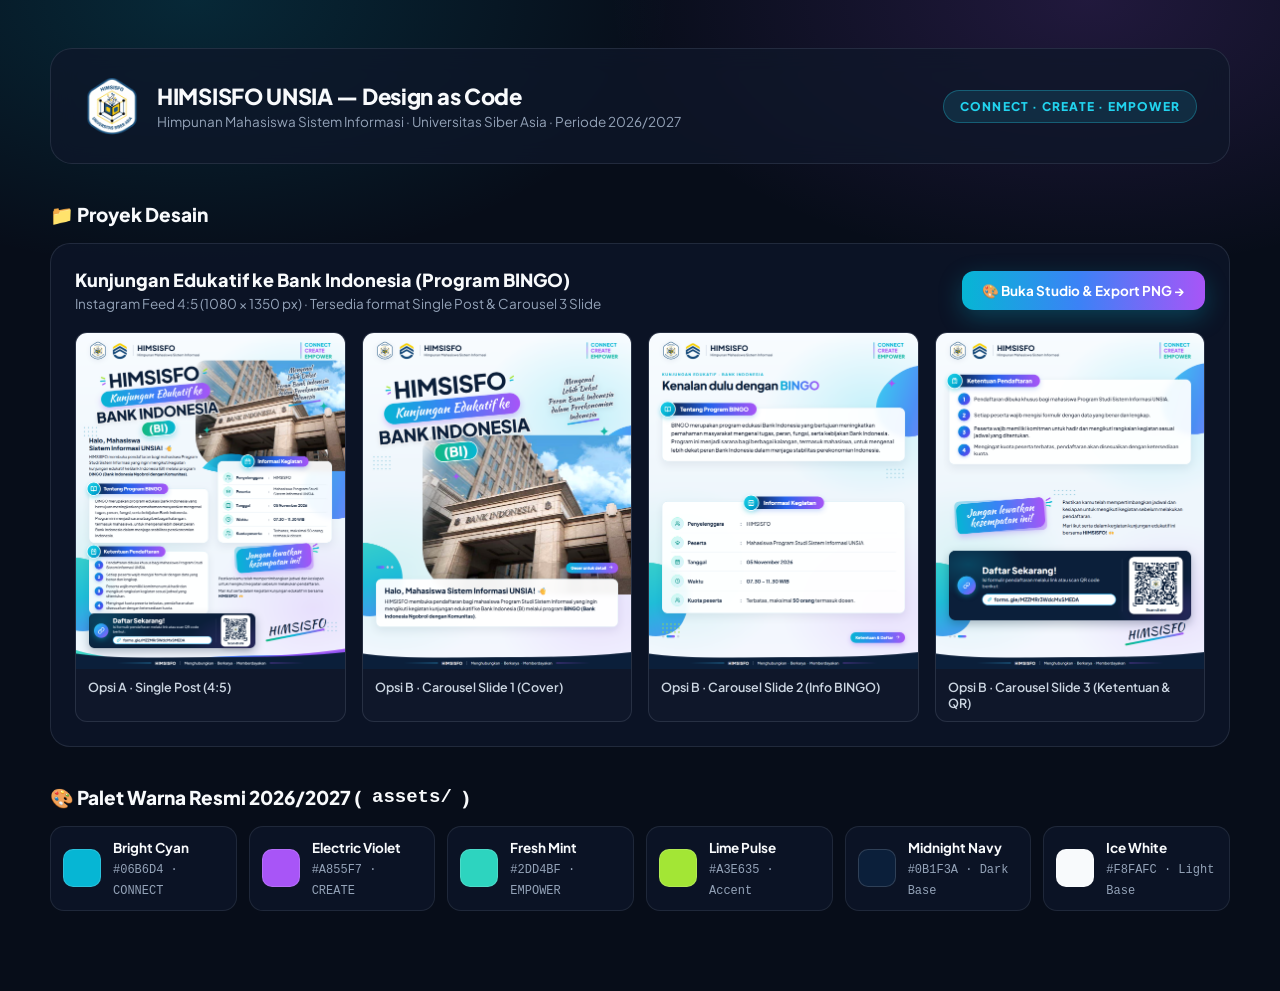
==== index.html @ fb4f727a "feat: add brand assets & poster kunjungan edukatif BI (IG 4:5 single & carousel)" ====
<!DOCTYPE html>
<html lang="id">
<head>
  <meta charset="UTF-8" />
  <meta name="viewport" content="width=device-width, initial-scale=1.0" />
  <title>HIMSISFO UNSIA — Design as Code Hub</title>
  <link rel="preconnect" href="https://fonts.googleapis.com" />
  <link rel="preconnect" href="https://fonts.gstatic.com" crossorigin />
  <link href="https://fonts.googleapis.com/css2?family=Inter:wght@400;500;600;700&family=Plus+Jakarta+Sans:wght@600;700;800&display=swap" rel="stylesheet" />
  <style>
    :root {
      --cyan: #06B6D4; --cyan-l: #22D3EE;
      --violet: #A855F7; --violet-l: #C084FC;
      --mint: #2DD4BF; --lime: #A3E635;
      --navy: #0B1F3A;
      --grad: linear-gradient(90deg, #06B6D4 0%, #3B82F6 48%, #A855F7 100%);
    }
    * { box-sizing: border-box; margin: 0; padding: 0; }
    body {
      font-family: "Plus Jakarta Sans", "Inter", system-ui, sans-serif;
      background:
        radial-gradient(800px 450px at 15% 0%, rgba(6, 182, 212, .16), transparent 60%),
        radial-gradient(800px 450px at 85% 0%, rgba(168, 85, 247, .16), transparent 60%),
        #070D19;
      color: #F8FAFC;
      min-height: 100vh;
      padding: 48px 24px 80px;
    }
    .wrap { max-width: 1180px; margin: 0 auto; }
    header {
      display: flex; flex-wrap: wrap; align-items: center; justify-content: space-between; gap: 20px;
      padding: 28px 32px;
      background: rgba(15, 23, 42, .75);
      border: 1px solid rgba(148, 163, 184, .16);
      border-radius: 22px;
      backdrop-filter: blur(12px);
    }
    .brand { display: flex; align-items: center; gap: 16px; }
    .brand img { width: 58px; height: 58px; object-fit: contain; }
    .brand h1 { font-size: 22px; font-weight: 800; letter-spacing: -.3px; }
    .brand p { font-size: 13.5px; color: #94A3B8; margin-top: 3px; }
    .tag {
      font-size: 12px; font-weight: 800; letter-spacing: 1.2px;
      padding: 8px 16px; border-radius: 999px;
      background: rgba(34, 211, 238, .12);
      border: 1px solid rgba(34, 211, 238, .3);
      color: var(--cyan-l);
    }
    h2 { font-size: 19px; font-weight: 800; margin: 38px 0 16px; display: flex; align-items: center; gap: 10px; }
    .card {
      background: rgba(15, 23, 42, .72);
      border: 1px solid rgba(148, 163, 184, .16);
      border-radius: 20px;
      padding: 24px;
      transition: .2s;
    }
    .card:hover { border-color: rgba(34, 211, 238, .4); }
    .proj-head { display: flex; flex-wrap: wrap; align-items: center; justify-content: space-between; gap: 14px; margin-bottom: 20px; }
    .proj-head h3 { font-size: 18px; font-weight: 800; }
    .proj-head p { font-size: 13.5px; color: #94A3B8; margin-top: 4px; }
    .btn {
      display: inline-flex; align-items: center; gap: 8px;
      padding: 11px 20px; border-radius: 12px;
      background: var(--grad); color: #fff;
      font-size: 13.5px; font-weight: 700; text-decoration: none;
      box-shadow: 0 8px 24px rgba(6, 182, 212, .28);
    }
    .previews {
      display: grid; grid-template-columns: repeat(auto-fit, minmax(220px, 1fr)); gap: 16px;
    }
    .previews a {
      display: block; border-radius: 12px; overflow: hidden;
      border: 1px solid rgba(148, 163, 184, .18);
      background: #0F172A; text-decoration: none; color: #E2E8F0;
      transition: transform .2s;
    }
    .previews a:hover { transform: translateY(-3px); border-color: var(--cyan-l); }
    .previews img { width: 100%; aspect-ratio: 4/5; object-fit: cover; display: block; }
    .previews span { display: block; padding: 10px 12px; font-size: 12.5px; font-weight: 600; color: #CBD5E1; }
    .swatches { display: grid; grid-template-columns: repeat(auto-fit, minmax(160px, 1fr)); gap: 12px; }
    .swatch {
      display: flex; align-items: center; gap: 12px;
      padding: 12px; border-radius: 14px;
      background: rgba(15, 23, 42, .72);
      border: 1px solid rgba(148, 163, 184, .14);
    }
    .dot { width: 38px; height: 38px; border-radius: 10px; flex: none; border: 1px solid rgba(255,255,255,.15); }
    .swatch b { display: block; font-size: 13.5px; }
    .swatch code { font-size: 12px; color: #94A3B8; }
  </style>
</head>
<body>
  <div class="wrap">
    <header>
      <div class="brand">
        <img src="assets/logo-himsisfo.png" alt="Logo HIMSISFO" />
        <div>
          <h1>HIMSISFO UNSIA — Design as Code</h1>
          <p>Himpunan Mahasiswa Sistem Informasi · Universitas Siber Asia · Periode 2026/2027</p>
        </div>
      </div>
      <span class="tag">CONNECT · CREATE · EMPOWER</span>
    </header>

    <h2>📁 Proyek Desain</h2>
    <div class="card">
      <div class="proj-head">
        <div>
          <h3>Kunjungan Edukatif ke Bank Indonesia (Program BINGO)</h3>
          <p>Instagram Feed 4:5 (1080 × 1350 px) · Tersedia format Single Post & Carousel 3 Slide</p>
        </div>
        <a class="btn" href="kunjungan-edukatif-bi/index.html">🎨 Buka Studio & Export PNG →</a>
      </div>
      <div class="previews">
        <a href="kunjungan-edukatif-bi/export/poster-single.png" target="_blank">
          <img src="kunjungan-edukatif-bi/export/poster-single.png" alt="Single Post" />
          <span>Opsi A · Single Post (4:5)</span>
        </a>
        <a href="kunjungan-edukatif-bi/export/carousel-1.png" target="_blank">
          <img src="kunjungan-edukatif-bi/export/carousel-1.png" alt="Carousel 1" />
          <span>Opsi B · Carousel Slide 1 (Cover)</span>
        </a>
        <a href="kunjungan-edukatif-bi/export/carousel-2.png" target="_blank">
          <img src="kunjungan-edukatif-bi/export/carousel-2.png" alt="Carousel 2" />
          <span>Opsi B · Carousel Slide 2 (Info BINGO)</span>
        </a>
        <a href="kunjungan-edukatif-bi/export/carousel-3.png" target="_blank">
          <img src="kunjungan-edukatif-bi/export/carousel-3.png" alt="Carousel 3" />
          <span>Opsi B · Carousel Slide 3 (Ketentuan & QR)</span>
        </a>
      </div>
    </div>

    <h2>🎨 Palet Warna Resmi 2026/2027 (<code>assets/</code>)</h2>
    <div class="swatches">
      <div class="swatch"><span class="dot" style="background:#06B6D4"></span><div><b>Bright Cyan</b><code>#06B6D4 · CONNECT</code></div></div>
      <div class="swatch"><span class="dot" style="background:#A855F7"></span><div><b>Electric Violet</b><code>#A855F7 · CREATE</code></div></div>
      <div class="swatch"><span class="dot" style="background:#2DD4BF"></span><div><b>Fresh Mint</b><code>#2DD4BF · EMPOWER</code></div></div>
      <div class="swatch"><span class="dot" style="background:#A3E635"></span><div><b>Lime Pulse</b><code>#A3E635 · Accent</code></div></div>
      <div class="swatch"><span class="dot" style="background:#0B1F3A"></span><div><b>Midnight Navy</b><code>#0B1F3A · Dark Base</code></div></div>
      <div class="swatch"><span class="dot" style="background:#F8FAFC"></span><div><b>Ice White</b><code>#F8FAFC · Light Base</code></div></div>
    </div>
  </div>
</body>
</html>
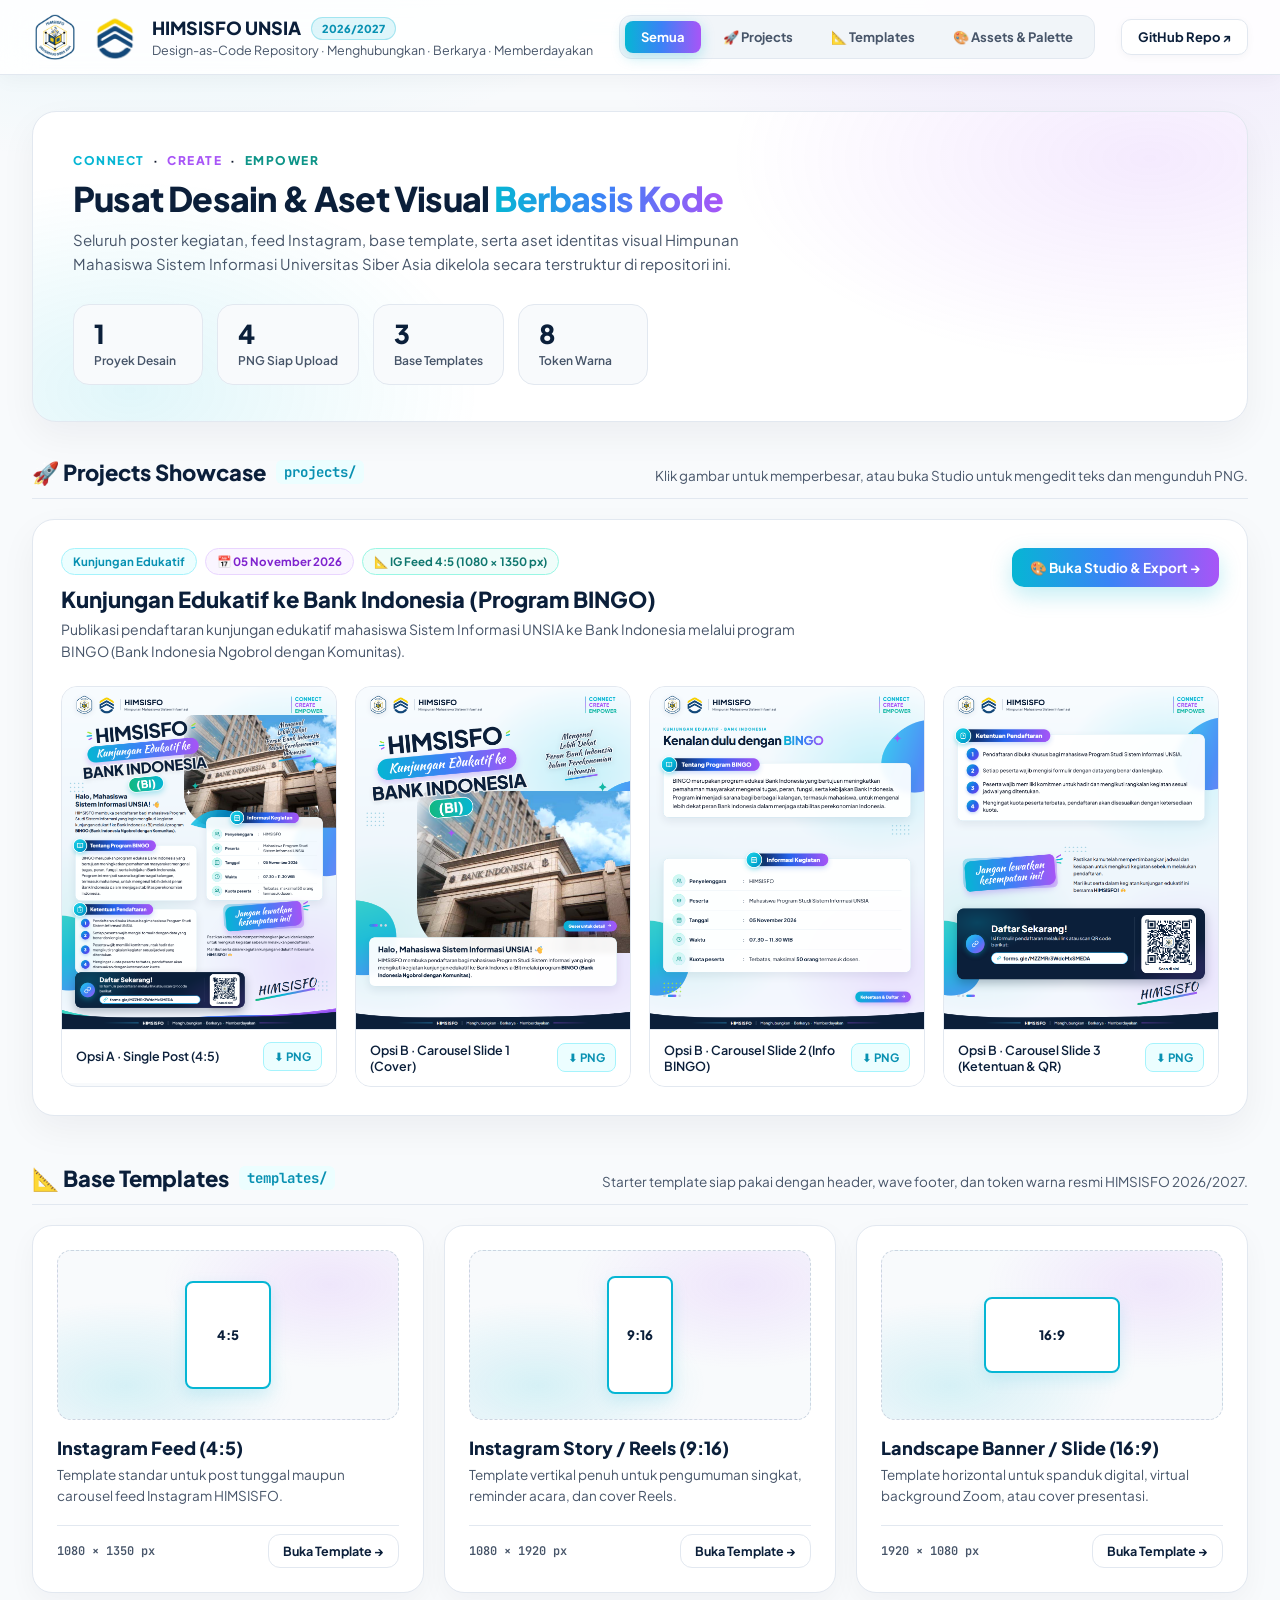
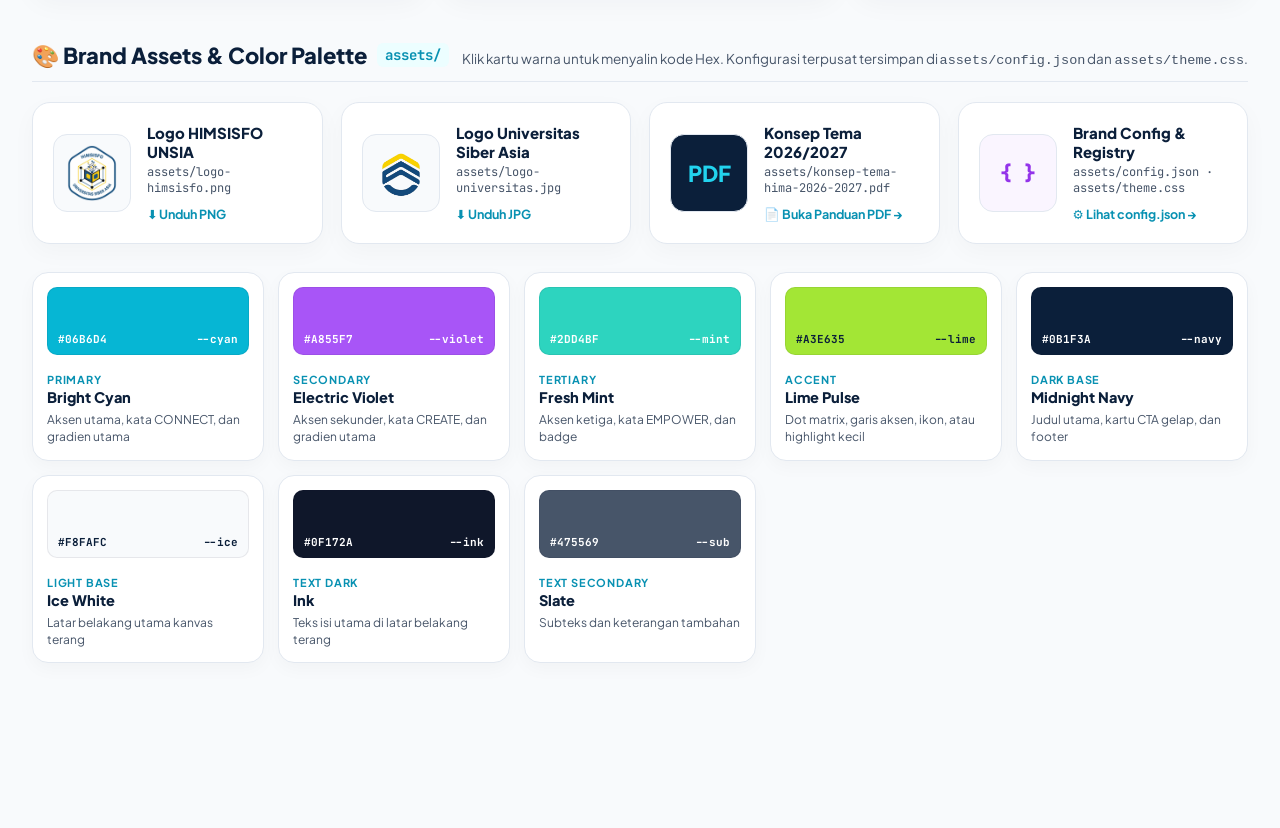
==== commit ff38160f: "refactor: organize into assets, templates, projects & light-mode showcase hub" ====
--- a/index.html
+++ b/index.html
@@ -3,143 +3,593 @@
 <head>
   <meta charset="UTF-8" />
   <meta name="viewport" content="width=device-width, initial-scale=1.0" />
-  <title>HIMSISFO UNSIA — Design as Code Hub</title>
+  <title>HIMSISFO UNSIA — Design as Code Showcase Hub</title>
   <link rel="preconnect" href="https://fonts.googleapis.com" />
   <link rel="preconnect" href="https://fonts.gstatic.com" crossorigin />
-  <link href="https://fonts.googleapis.com/css2?family=Inter:wght@400;500;600;700&family=Plus+Jakarta+Sans:wght@600;700;800&display=swap" rel="stylesheet" />
+  <link href="https://fonts.googleapis.com/css2?family=Inter:wght@400;500;600;700&family=JetBrains+Mono:wght@400;600&family=Plus+Jakarta+Sans:wght@600;700;800;900&display=swap" rel="stylesheet" />
+  <link rel="stylesheet" href="assets/theme.css" />
   <style>
-    :root {
-      --cyan: #06B6D4; --cyan-l: #22D3EE;
-      --violet: #A855F7; --violet-l: #C084FC;
-      --mint: #2DD4BF; --lime: #A3E635;
-      --navy: #0B1F3A;
-      --grad: linear-gradient(90deg, #06B6D4 0%, #3B82F6 48%, #A855F7 100%);
-    }
     * { box-sizing: border-box; margin: 0; padding: 0; }
     body {
-      font-family: "Plus Jakarta Sans", "Inter", system-ui, sans-serif;
+      font-family: var(--f-body);
       background:
-        radial-gradient(800px 450px at 15% 0%, rgba(6, 182, 212, .16), transparent 60%),
-        radial-gradient(800px 450px at 85% 0%, rgba(168, 85, 247, .16), transparent 60%),
-        #070D19;
-      color: #F8FAFC;
+        radial-gradient(900px 480px at 12% -5%, rgba(6, 182, 212, .10), transparent 60%),
+        radial-gradient(900px 480px at 88% 0%, rgba(168, 85, 247, .10), transparent 60%),
+        var(--ice);
+      color: var(--ink);
       min-height: 100vh;
-      padding: 48px 24px 80px;
-    }
-    .wrap { max-width: 1180px; margin: 0 auto; }
-    header {
-      display: flex; flex-wrap: wrap; align-items: center; justify-content: space-between; gap: 20px;
-      padding: 28px 32px;
-      background: rgba(15, 23, 42, .75);
-      border: 1px solid rgba(148, 163, 184, .16);
+    }
+
+    /* Topbar (Light Mode sesuai Konsep Tema PDF) */
+    .navbar {
+      position: sticky; top: 0; z-index: 50;
+      background: rgba(255, 255, 255, .88);
+      backdrop-filter: blur(16px);
+      border-bottom: 1px solid var(--divider);
+      padding: 14px 32px;
+      box-shadow: 0 4px 20px rgba(15, 23, 42, .04);
+    }
+    .nav-inner {
+      max-width: 1320px; margin: 0 auto;
+      display: flex; flex-wrap: wrap; align-items: center; justify-content: space-between; gap: 16px;
+    }
+    .brand { display: flex; align-items: center; gap: 14px; }
+    .brand img.hima { width: 46px; height: 46px; object-fit: contain; }
+    .brand img.univ {
+      width: 46px; height: 46px; object-fit: contain;
+      mix-blend-mode: multiply; transform: scale(1.14);
+    }
+    .brand-title h1 { font: 800 18px/1.2 var(--f-head); color: var(--navy); display: flex; align-items: center; gap: 10px; }
+    .period-pill {
+      font: 800 11px/1 var(--f-head);
+      padding: 5px 10px; border-radius: 999px;
+      background: rgba(6, 182, 212, .12); color: #0891B2;
+      border: 1px solid rgba(6, 182, 212, .28);
+    }
+    .brand-title p { font-size: 12.5px; color: var(--sub); margin-top: 2px; }
+
+    .nav-tabs {
+      display: flex; gap: 6px;
+      background: #F1F5F9;
+      padding: 5px; border-radius: 12px;
+      border: 1px solid var(--divider);
+    }
+    .nav-tab {
+      font: 700 13px var(--f-head);
+      color: var(--sub); background: transparent; border: 0;
+      padding: 8px 16px; border-radius: 8px; cursor: pointer; transition: .2s;
+    }
+    .nav-tab:hover { color: var(--navy); }
+    .nav-tab.active {
+      background: var(--grad-pill); color: #fff;
+      box-shadow: 0 4px 14px rgba(6, 182, 212, .28);
+    }
+
+    .gh-btn {
+      display: inline-flex; align-items: center; gap: 8px;
+      padding: 9px 16px; border-radius: 10px;
+      background: #FFFFFF;
+      border: 1px solid var(--divider);
+      color: var(--navy); font: 700 13px var(--f-head); text-decoration: none;
+      box-shadow: 0 2px 8px rgba(15, 23, 42, .04);
+      transition: .2s;
+    }
+    .gh-btn:hover { border-color: var(--cyan); color: var(--cyan); transform: translateY(-1px); }
+
+    /* Container */
+    .container { max-width: 1320px; margin: 0 auto; padding: 36px 32px 88px; }
+
+    /* Hero Banner */
+    .hero {
+      position: relative; overflow: hidden;
+      padding: 36px 40px;
+      border-radius: 24px;
+      background:
+        radial-gradient(600px 300px at 92% 15%, rgba(168, 85, 247, .12), transparent 70%),
+        radial-gradient(500px 300px at 8% 90%, rgba(6, 182, 212, .12), transparent 70%),
+        #FFFFFF;
+      border: 1px solid var(--divider);
+      box-shadow: 0 14px 36px rgba(15, 23, 42, .05);
+      display: flex; flex-wrap: wrap; align-items: center; justify-content: space-between; gap: 28px;
+      margin-bottom: 36px;
+    }
+    .hero-text { max-width: 680px; }
+    .hero-tag {
+      display: inline-flex; align-items: center; gap: 8px;
+      font: 800 12px var(--f-head); letter-spacing: 1.5px; text-transform: uppercase;
+    }
+    .hero-tag .c { color: var(--cyan); }
+    .hero-tag .r { color: var(--violet); }
+    .hero-tag .e { color: #0D9488; }
+    .hero-text h2 {
+      margin-top: 10px;
+      font: 900 34px/1.15 var(--f-head); color: var(--navy); letter-spacing: -.8px;
+    }
+    .hero-text h2 span {
+      background: var(--grad-pill);
+      -webkit-background-clip: text; background-clip: text; color: transparent;
+    }
+    .hero-text p { margin-top: 10px; font-size: 15px; line-height: 1.6; color: var(--sub); }
+
+    .stats { display: flex; flex-wrap: wrap; gap: 14px; }
+    .stat {
+      min-width: 130px;
+      padding: 16px 20px; border-radius: 16px;
+      background: var(--ice);
+      border: 1px solid var(--divider);
+    }
+    .stat b { display: block; font: 900 26px/1 var(--f-head); color: var(--navy); }
+    .stat span { display: block; margin-top: 6px; font-size: 12px; font-weight: 600; color: var(--sub); }
+
+    /* Sections */
+    .sec { margin-bottom: 48px; }
+    .sec.hidden { display: none; }
+    .sec-head {
+      display: flex; flex-wrap: wrap; align-items: baseline; justify-content: space-between; gap: 12px;
+      margin-bottom: 20px; padding-bottom: 12px;
+      border-bottom: 1px solid var(--divider);
+    }
+    .sec-head h3 { font: 800 22px var(--f-head); color: var(--navy); display: flex; align-items: center; gap: 10px; }
+    .sec-head h3 code { font: 700 14px "JetBrains Mono", monospace; color: #0891B2; background: #ECFEFF; padding: 3px 8px; border-radius: 6px; }
+    .sec-head p { font-size: 13.5px; color: var(--sub); }
+
+    /* Project Card */
+    .project-card {
+      background: #FFFFFF;
+      border: 1px solid var(--divider);
       border-radius: 22px;
-      backdrop-filter: blur(12px);
-    }
-    .brand { display: flex; align-items: center; gap: 16px; }
-    .brand img { width: 58px; height: 58px; object-fit: contain; }
-    .brand h1 { font-size: 22px; font-weight: 800; letter-spacing: -.3px; }
-    .brand p { font-size: 13.5px; color: #94A3B8; margin-top: 3px; }
-    .tag {
-      font-size: 12px; font-weight: 800; letter-spacing: 1.2px;
-      padding: 8px 16px; border-radius: 999px;
-      background: rgba(34, 211, 238, .12);
-      border: 1px solid rgba(34, 211, 238, .3);
-      color: var(--cyan-l);
-    }
-    h2 { font-size: 19px; font-weight: 800; margin: 38px 0 16px; display: flex; align-items: center; gap: 10px; }
-    .card {
-      background: rgba(15, 23, 42, .72);
-      border: 1px solid rgba(148, 163, 184, .16);
-      border-radius: 20px;
-      padding: 24px;
-      transition: .2s;
-    }
-    .card:hover { border-color: rgba(34, 211, 238, .4); }
-    .proj-head { display: flex; flex-wrap: wrap; align-items: center; justify-content: space-between; gap: 14px; margin-bottom: 20px; }
-    .proj-head h3 { font-size: 18px; font-weight: 800; }
-    .proj-head p { font-size: 13.5px; color: #94A3B8; margin-top: 4px; }
+      padding: 28px;
+      margin-bottom: 28px;
+      box-shadow: 0 14px 36px rgba(15, 23, 42, .05);
+    }
+    .proj-top {
+      display: flex; flex-wrap: wrap; align-items: flex-start; justify-content: space-between; gap: 20px;
+      margin-bottom: 24px;
+    }
+    .proj-badges { display: flex; flex-wrap: wrap; gap: 8px; margin-bottom: 10px; }
+    .badge {
+      font: 700 11.5px var(--f-head);
+      padding: 5px 11px; border-radius: 999px;
+      background: #ECFEFF; color: #0891B2; border: 1px solid #A5F3FC;
+    }
+    .badge.violet { background: #FAF5FF; color: #7E22CE; border-color: #E9D5FF; }
+    .badge.mint { background: #F0FDFA; color: #0F766E; border-color: #99F6E4; }
+    .proj-info h4 { font: 800 22px var(--f-head); color: var(--navy); }
+    .proj-info p { margin-top: 6px; font-size: 14px; line-height: 1.55; color: var(--sub); max-width: 760px; }
+
+    .proj-actions { display: flex; flex-wrap: wrap; gap: 10px; }
     .btn {
       display: inline-flex; align-items: center; gap: 8px;
-      padding: 11px 20px; border-radius: 12px;
-      background: var(--grad); color: #fff;
-      font-size: 13.5px; font-weight: 700; text-decoration: none;
-      box-shadow: 0 8px 24px rgba(6, 182, 212, .28);
-    }
-    .previews {
-      display: grid; grid-template-columns: repeat(auto-fit, minmax(220px, 1fr)); gap: 16px;
-    }
-    .previews a {
-      display: block; border-radius: 12px; overflow: hidden;
-      border: 1px solid rgba(148, 163, 184, .18);
-      background: #0F172A; text-decoration: none; color: #E2E8F0;
-      transition: transform .2s;
-    }
-    .previews a:hover { transform: translateY(-3px); border-color: var(--cyan-l); }
-    .previews img { width: 100%; aspect-ratio: 4/5; object-fit: cover; display: block; }
-    .previews span { display: block; padding: 10px 12px; font-size: 12.5px; font-weight: 600; color: #CBD5E1; }
-    .swatches { display: grid; grid-template-columns: repeat(auto-fit, minmax(160px, 1fr)); gap: 12px; }
-    .swatch {
-      display: flex; align-items: center; gap: 12px;
-      padding: 12px; border-radius: 14px;
-      background: rgba(15, 23, 42, .72);
-      border: 1px solid rgba(148, 163, 184, .14);
-    }
-    .dot { width: 38px; height: 38px; border-radius: 10px; flex: none; border: 1px solid rgba(255,255,255,.15); }
-    .swatch b { display: block; font-size: 13.5px; }
-    .swatch code { font-size: 12px; color: #94A3B8; }
+      padding: 11px 18px; border-radius: 12px;
+      font: 700 13.5px var(--f-head); text-decoration: none;
+      border: 1px solid var(--divider);
+      background: #FFFFFF; color: var(--navy);
+      cursor: pointer; transition: .2s;
+    }
+    .btn:hover { border-color: var(--cyan); color: #0891B2; transform: translateY(-1px); }
+    .btn.primary {
+      background: var(--grad-pill); border: 0; color: #FFFFFF;
+      box-shadow: 0 8px 22px rgba(6, 182, 212, .25);
+    }
+    .btn.primary:hover { color: #FFFFFF; box-shadow: 0 10px 26px rgba(168, 85, 247, .35); }
+
+    .exports-grid {
+      display: grid;
+      grid-template-columns: repeat(auto-fill, minmax(240px, 1fr));
+      gap: 18px;
+    }
+    .exp-item {
+      background: var(--ice);
+      border: 1px solid var(--divider);
+      border-radius: 16px; overflow: hidden;
+      transition: .2s;
+    }
+    .exp-item:hover { border-color: var(--cyan); transform: translateY(-3px); box-shadow: 0 12px 28px rgba(15, 23, 42, .08); }
+    .exp-thumb {
+      position: relative; aspect-ratio: 4/5; overflow: hidden;
+      background: #E2E8F0; cursor: zoom-in;
+      border-bottom: 1px solid var(--divider);
+    }
+    .exp-thumb img { width: 100%; height: 100%; object-fit: cover; display: block; transition: transform .3s; }
+    .exp-item:hover .exp-thumb img { transform: scale(1.02); }
+    .exp-bar {
+      padding: 12px 14px; background: #FFFFFF;
+      display: flex; align-items: center; justify-content: space-between; gap: 8px;
+    }
+    .exp-bar span { font: 600 12.5px var(--f-body); color: var(--navy); }
+    .exp-dl {
+      flex: none; white-space: nowrap;
+      padding: 6px 10px; border-radius: 8px;
+      background: #ECFEFF; color: #0891B2; border: 1px solid #A5F3FC;
+      font: 700 11.5px var(--f-head); text-decoration: none;
+    }
+    .exp-dl:hover { background: var(--cyan); color: #FFFFFF; border-color: var(--cyan); }
+
+    /* Templates Grid */
+    .tpl-grid {
+      display: grid; grid-template-columns: repeat(auto-fit, minmax(320px, 1fr)); gap: 20px;
+    }
+    .tpl-card {
+      background: #FFFFFF;
+      border: 1px solid var(--divider);
+      border-radius: 20px; padding: 24px;
+      display: flex; flex-direction: column; justify-content: space-between; gap: 18px;
+      box-shadow: 0 10px 28px rgba(15, 23, 42, .04);
+      transition: .2s;
+    }
+    .tpl-card:hover { border-color: var(--violet); transform: translateY(-2px); box-shadow: 0 14px 32px rgba(168, 85, 247, .10); }
+    .tpl-preview {
+      height: 170px; border-radius: 14px;
+      background:
+        radial-gradient(240px 120px at 80% 20%, rgba(168, 85, 247, .12), transparent 70%),
+        radial-gradient(240px 120px at 20% 80%, rgba(6, 182, 212, .14), transparent 70%),
+        var(--ice);
+      border: 1.5px dashed #CBD5E1;
+      display: grid; place-items: center;
+    }
+    .ratio-box {
+      border: 2px solid var(--cyan);
+      border-radius: 8px;
+      background: #FFFFFF;
+      box-shadow: 0 6px 16px rgba(6, 182, 212, .15);
+      display: grid; place-items: center;
+      font: 800 13px var(--f-head); color: var(--navy);
+    }
+    .tpl-card h4 { font: 800 18px var(--f-head); color: var(--navy); }
+    .tpl-card p { font-size: 13.5px; line-height: 1.55; color: var(--sub); margin-top: 6px; }
+    .tpl-meta { display: flex; align-items: center; justify-content: space-between; gap: 10px; padding-top: 8px; border-top: 1px solid var(--divider); }
+    .tpl-meta code { font: 600 12px "JetBrains Mono", monospace; color: var(--sub); }
+
+    /* Brand Assets & Palette */
+    .asset-grid {
+      display: grid; grid-template-columns: repeat(auto-fit, minmax(280px, 1fr)); gap: 18px;
+      margin-bottom: 28px;
+    }
+    .asset-box {
+      background: #FFFFFF;
+      border: 1px solid var(--divider);
+      border-radius: 18px; padding: 20px;
+      display: flex; align-items: center; gap: 16px;
+      box-shadow: 0 8px 24px rgba(15, 23, 42, .03);
+    }
+    .asset-Stage {
+      width: 78px; height: 78px; border-radius: 14px;
+      background: var(--ice); border: 1px solid var(--divider);
+      display: grid; place-items: center; padding: 10px; flex: none;
+    }
+    .asset-Stage img { width: 100%; height: 100%; object-fit: contain; }
+    .asset-info { flex: 1; min-width: 0; }
+    .asset-info b { display: block; font: 800 15px var(--f-head); color: var(--navy); }
+    .asset-info code { display: block; margin-top: 3px; font: 12px "JetBrains Mono", monospace; color: var(--sub); }
+    .asset-info a {
+      display: inline-block; margin-top: 10px;
+      font: 700 12.5px var(--f-head); color: #0891B2; text-decoration: none;
+    }
+    .asset-info a:hover { color: var(--violet); }
+
+    .palette-grid {
+      display: grid; grid-template-columns: repeat(auto-fill, minmax(230px, 1fr)); gap: 14px;
+    }
+    .swatch-card {
+      background: #FFFFFF;
+      border: 1px solid var(--divider);
+      border-radius: 16px; padding: 14px;
+      cursor: pointer; transition: .2s;
+      box-shadow: 0 6px 18px rgba(15, 23, 42, .03);
+    }
+    .swatch-card:hover { border-color: var(--cyan); transform: translateY(-2px); box-shadow: 0 12px 24px rgba(6, 182, 212, .10); }
+    .swatch-color {
+      height: 68px; border-radius: 10px; margin-bottom: 12px;
+      border: 1px solid rgba(15, 23, 42, .08);
+      display: flex; align-items: flex-end; justify-content: space-between;
+      padding: 8px 10px;
+      font: 700 11px "JetBrains Mono", monospace;
+    }
+    .swatch-card b { display: block; font: 800 14.5px var(--f-head); color: var(--navy); }
+    .swatch-card .role { font: 700 11px var(--f-head); color: #0891B2; text-transform: uppercase; letter-spacing: .8px; }
+    .swatch-card p { margin-top: 5px; font-size: 12px; line-height: 1.45; color: var(--sub); }
+
+    /* Lightbox Modal */
+    .lightbox {
+      position: fixed; inset: 0; z-index: 200;
+      background: rgba(15, 23, 42, .82);
+      backdrop-filter: blur(8px);
+      display: none; place-items: center; padding: 24px;
+    }
+    .lightbox.open { display: grid; }
+    .lightbox img {
+      max-width: min(92vw, 760px);
+      max-height: 88vh;
+      border-radius: 14px;
+      box-shadow: 0 24px 60px rgba(0, 0, 0, .45);
+    }
+
+    .toast {
+      position: fixed; bottom: 28px; left: 50%; transform: translateX(-50%) translateY(20px);
+      background: var(--navy); color: #fff;
+      padding: 12px 20px; border-radius: 12px; font: 600 13.5px var(--f-body);
+      box-shadow: 0 14px 32px rgba(11, 31, 58, .25);
+      opacity: 0; transition: .25s; pointer-events: none; z-index: 250;
+    }
+    .toast.show { opacity: 1; transform: translateX(-50%) translateY(0); }
   </style>
 </head>
 <body>
-  <div class="wrap">
-    <header>
+
+  <!-- ================= NAVBAR ================= -->
+  <header class="navbar">
+    <div class="nav-inner">
       <div class="brand">
-        <img src="assets/logo-himsisfo.png" alt="Logo HIMSISFO" />
-        <div>
-          <h1>HIMSISFO UNSIA — Design as Code</h1>
-          <p>Himpunan Mahasiswa Sistem Informasi · Universitas Siber Asia · Periode 2026/2027</p>
+        <img class="hima" src="assets/logo-himsisfo.png" alt="Logo HIMSISFO" />
+        <img class="univ" src="assets/logo-universitas.jpg" alt="Logo UNSIA" />
+        <div class="brand-title">
+          <h1>HIMSISFO UNSIA <span class="period-pill">2026/2027</span></h1>
+          <p>Design-as-Code Repository · Menghubungkan · Berkarya · Memberdayakan</p>
         </div>
       </div>
-      <span class="tag">CONNECT · CREATE · EMPOWER</span>
-    </header>
-
-    <h2>📁 Proyek Desain</h2>
-    <div class="card">
-      <div class="proj-head">
-        <div>
-          <h3>Kunjungan Edukatif ke Bank Indonesia (Program BINGO)</h3>
-          <p>Instagram Feed 4:5 (1080 × 1350 px) · Tersedia format Single Post & Carousel 3 Slide</p>
+
+      <div class="nav-tabs">
+        <button class="nav-tab active" data-tab="all">Semua</button>
+        <button class="nav-tab" data-tab="projects">🚀 Projects</button>
+        <button class="nav-tab" data-tab="templates">📐 Templates</button>
+        <button class="nav-tab" data-tab="assets">🎨 Assets &amp; Palette</button>
+      </div>
+
+      <a class="gh-btn" href="https://github.com/himsisfo-unsia/design-as-code" target="_blank" rel="noopener">
+        GitHub Repo ↗
+      </a>
+    </div>
+  </header>
+
+  <main class="container">
+
+    <!-- ================= HERO ================= -->
+    <section class="hero">
+      <div class="hero-text">
+        <div class="hero-tag">
+          <span class="c">CONNECT</span> · <span class="r">CREATE</span> · <span class="e">EMPOWER</span>
         </div>
-        <a class="btn" href="kunjungan-edukatif-bi/index.html">🎨 Buka Studio & Export PNG →</a>
-      </div>
-      <div class="previews">
-        <a href="kunjungan-edukatif-bi/export/poster-single.png" target="_blank">
-          <img src="kunjungan-edukatif-bi/export/poster-single.png" alt="Single Post" />
-          <span>Opsi A · Single Post (4:5)</span>
-        </a>
-        <a href="kunjungan-edukatif-bi/export/carousel-1.png" target="_blank">
-          <img src="kunjungan-edukatif-bi/export/carousel-1.png" alt="Carousel 1" />
-          <span>Opsi B · Carousel Slide 1 (Cover)</span>
-        </a>
-        <a href="kunjungan-edukatif-bi/export/carousel-2.png" target="_blank">
-          <img src="kunjungan-edukatif-bi/export/carousel-2.png" alt="Carousel 2" />
-          <span>Opsi B · Carousel Slide 2 (Info BINGO)</span>
-        </a>
-        <a href="kunjungan-edukatif-bi/export/carousel-3.png" target="_blank">
-          <img src="kunjungan-edukatif-bi/export/carousel-3.png" alt="Carousel 3" />
-          <span>Opsi B · Carousel Slide 3 (Ketentuan & QR)</span>
-        </a>
-      </div>
-    </div>
-
-    <h2>🎨 Palet Warna Resmi 2026/2027 (<code>assets/</code>)</h2>
-    <div class="swatches">
-      <div class="swatch"><span class="dot" style="background:#06B6D4"></span><div><b>Bright Cyan</b><code>#06B6D4 · CONNECT</code></div></div>
-      <div class="swatch"><span class="dot" style="background:#A855F7"></span><div><b>Electric Violet</b><code>#A855F7 · CREATE</code></div></div>
-      <div class="swatch"><span class="dot" style="background:#2DD4BF"></span><div><b>Fresh Mint</b><code>#2DD4BF · EMPOWER</code></div></div>
-      <div class="swatch"><span class="dot" style="background:#A3E635"></span><div><b>Lime Pulse</b><code>#A3E635 · Accent</code></div></div>
-      <div class="swatch"><span class="dot" style="background:#0B1F3A"></span><div><b>Midnight Navy</b><code>#0B1F3A · Dark Base</code></div></div>
-      <div class="swatch"><span class="dot" style="background:#F8FAFC"></span><div><b>Ice White</b><code>#F8FAFC · Light Base</code></div></div>
-    </div>
+        <h2>Pusat Desain &amp; Aset Visual <span>Berbasis Kode</span></h2>
+        <p>Seluruh poster kegiatan, feed Instagram, base template, serta aset identitas visual Himpunan Mahasiswa Sistem Informasi Universitas Siber Asia dikelola secara terstruktur di repositori ini.</p>
+      </div>
+      <div class="stats" id="hero-stats"></div>
+    </section>
+
+    <!-- ================= 1. PROJECTS SHOWCASE ================= -->
+    <section class="sec" data-sec="projects">
+      <div class="sec-head">
+        <h3>🚀 Projects Showcase <code>projects/</code></h3>
+        <p>Klik gambar untuk memperbesar, atau buka Studio untuk mengedit teks dan mengunduh PNG.</p>
+      </div>
+      <div id="projects-list"></div>
+    </section>
+
+    <!-- ================= 2. BASE TEMPLATES ================= -->
+    <section class="sec" data-sec="templates">
+      <div class="sec-head">
+        <h3>📐 Base Templates <code>templates/</code></h3>
+        <p>Starter template siap pakai dengan header, wave footer, dan token warna resmi HIMSISFO 2026/2027.</p>
+      </div>
+      <div class="tpl-grid" id="templates-list"></div>
+    </section>
+
+    <!-- ================= 3. BRAND ASSETS & PALETTE ================= -->
+    <section class="sec" data-sec="assets">
+      <div class="sec-head">
+        <h3>🎨 Brand Assets &amp; Color Palette <code>assets/</code></h3>
+        <p>Klik kartu warna untuk menyalin kode Hex. Konfigurasi terpusat tersimpan di <code>assets/config.json</code> dan <code>assets/theme.css</code>.</p>
+      </div>
+
+      <div class="asset-grid">
+        <div class="asset-box">
+          <div class="asset-Stage"><img src="assets/logo-himsisfo.png" alt="Logo HIMSISFO" /></div>
+          <div class="asset-info">
+            <b>Logo HIMSISFO UNSIA</b>
+            <code>assets/logo-himsisfo.png</code>
+            <a href="assets/logo-himsisfo.png" download>⬇ Unduh PNG</a>
+          </div>
+        </div>
+        <div class="asset-box">
+          <div class="asset-Stage"><img src="assets/logo-universitas.jpg" alt="Logo UNSIA" /></div>
+          <div class="asset-info">
+            <b>Logo Universitas Siber Asia</b>
+            <code>assets/logo-universitas.jpg</code>
+            <a href="assets/logo-universitas.jpg" download>⬇ Unduh JPG</a>
+          </div>
+        </div>
+        <div class="asset-box">
+          <div class="asset-Stage" style="background:#0B1F3A;color:#22D3EE;font:900 22px var(--f-head)">PDF</div>
+          <div class="asset-info">
+            <b>Konsep Tema 2026/2027</b>
+            <code>assets/konsep-tema-hima-2026-2027.pdf</code>
+            <a href="assets/konsep-tema-hima-2026-2027.pdf" target="_blank">📄 Buka Panduan PDF →</a>
+          </div>
+        </div>
+        <div class="asset-box">
+          <div class="asset-Stage" style="background:#FAF5FF;color:#9333EA;font:800 20px 'JetBrains Mono',monospace">{ }</div>
+          <div class="asset-info">
+            <b>Brand Config &amp; Registry</b>
+            <code>assets/config.json · assets/theme.css</code>
+            <a href="assets/config.json" target="_blank">⚙️ Lihat config.json →</a>
+          </div>
+        </div>
+      </div>
+
+      <div class="palette-grid" id="palette-list"></div>
+    </section>
+
+  </main>
+
+  <!-- Lightbox Preview -->
+  <div class="lightbox" id="lightbox">
+    <img id="lightbox-img" src="" alt="Preview Poster" />
   </div>
+
+  <div class="toast" id="toast"></div>
+
+  <script>
+    const FALLBACK_CONFIG = {
+      palette: {
+        colors: [
+          { role: "Primary", name: "Bright Cyan", hex: "#06B6D4", cssVar: "--cyan", usage: "Aksen utama, kata CONNECT, dan gradien utama" },
+          { role: "Secondary", name: "Electric Violet", hex: "#A855F7", cssVar: "--violet", usage: "Aksen sekunder, kata CREATE, dan gradien utama" },
+          { role: "Tertiary", name: "Fresh Mint", hex: "#2DD4BF", cssVar: "--mint", usage: "Aksen ketiga, kata EMPOWER, dan badge" },
+          { role: "Accent", name: "Lime Pulse", hex: "#A3E635", cssVar: "--lime", usage: "Dot matrix, garis aksen, atau highlight kecil" },
+          { role: "Dark Base", name: "Midnight Navy", hex: "#0B1F3A", cssVar: "--navy", usage: "Judul utama, kartu CTA gelap, dan footer" },
+          { role: "Light Base", name: "Ice White", hex: "#F8FAFC", cssVar: "--ice", usage: "Latar belakang utama kanvas terang" },
+          { role: "Text Dark", name: "Ink", hex: "#0F172A", cssVar: "--ink", usage: "Teks isi utama di latar belakang terang" },
+          { role: "Text Secondary", name: "Slate", hex: "#475569", cssVar: "--sub", usage: "Subteks dan keterangan tambahan" }
+        ]
+      },
+      templates: [
+        { id: "ig-feed-4x5", name: "Instagram Feed (4:5)", dimensions: "1080 × 1350 px", ratio: "4:5", description: "Template standar untuk post tunggal maupun carousel feed Instagram HIMSISFO.", path: "templates/ig-feed-4x5/index.html" },
+        { id: "ig-story-9x16", name: "Instagram Story / Reels (9:16)", dimensions: "1080 × 1920 px", ratio: "9:16", description: "Template vertikal penuh untuk pengumuman singkat, reminder acara, dan cover Reels.", path: "templates/ig-story-9x16/index.html" },
+        { id: "banner-16x9", name: "Landscape Banner / Slide (16:9)", dimensions: "1920 × 1080 px", ratio: "16:9", description: "Template horizontal untuk spanduk digital, virtual background Zoom, atau cover presentasi.", path: "templates/banner-16x9/index.html" }
+      ],
+      projects: [
+        {
+          id: "kunjungan-edukatif-bi",
+          title: "Kunjungan Edukatif ke Bank Indonesia (Program BINGO)",
+          category: "Kunjungan Edukatif",
+          eventDate: "05 November 2026",
+          format: "IG Feed 4:5 (1080 × 1350 px)",
+          description: "Publikasi pendaftaran kunjungan edukatif mahasiswa Sistem Informasi UNSIA ke Bank Indonesia melalui program BINGO (Bank Indonesia Ngobrol dengan Komunitas).",
+          studioPath: "projects/kunjungan-edukatif-bi/index.html",
+          exports: [
+            { label: "Opsi A · Single Post (4:5)", file: "projects/kunjungan-edukatif-bi/export/poster-single.png" },
+            { label: "Opsi B · Carousel Slide 1 (Cover)", file: "projects/kunjungan-edukatif-bi/export/carousel-1.png" },
+            { label: "Opsi B · Carousel Slide 2 (Info BINGO)", file: "projects/kunjungan-edukatif-bi/export/carousel-2.png" },
+            { label: "Opsi B · Carousel Slide 3 (Ketentuan & QR)", file: "projects/kunjungan-edukatif-bi/export/carousel-3.png" }
+          ]
+        }
+      ]
+    };
+
+    const toast = (msg) => {
+      const t = document.getElementById('toast');
+      t.textContent = msg;
+      t.classList.add('show');
+      clearTimeout(t._h);
+      t._h = setTimeout(() => t.classList.remove('show'), 2400);
+    };
+
+    async function loadConfig() {
+      try {
+        const res = await fetch('assets/config.json');
+        if (!res.ok) throw new Error();
+        return await res.json();
+      } catch {
+        return FALLBACK_CONFIG;
+      }
+    }
+
+    function renderHub(cfg) {
+      const totalSlides = cfg.projects.reduce((n, p) => n + (p.exports?.length || 0), 0);
+      document.getElementById('hero-stats').innerHTML = `
+        <div class="stat"><b>${cfg.projects.length}</b><span>Proyek Desain</span></div>
+        <div class="stat"><b>${totalSlides}</b><span>PNG Siap Upload</span></div>
+        <div class="stat"><b>${cfg.templates.length}</b><span>Base Templates</span></div>
+        <div class="stat"><b>${cfg.palette.colors.length}</b><span>Token Warna</span></div>
+      `;
+
+      document.getElementById('projects-list').innerHTML = cfg.projects.map((p) => `
+        <article class="project-card">
+          <div class="proj-top">
+            <div class="proj-info">
+              <div class="proj-badges">
+                <span class="badge">${p.category}</span>
+                <span class="badge violet">📅 ${p.eventDate}</span>
+                <span class="badge mint">📐 ${p.format}</span>
+              </div>
+              <h4>${p.title}</h4>
+              <p>${p.description}</p>
+            </div>
+            <div class="proj-actions">
+              <a class="btn primary" href="${p.studioPath}">🎨 Buka Studio &amp; Export →</a>
+            </div>
+          </div>
+          <div class="exports-grid">
+            ${p.exports.map((e) => `
+              <div class="exp-item">
+                <div class="exp-thumb" data-zoom="${e.file}">
+                  <img src="${e.file}" alt="${e.label}" loading="lazy" />
+                </div>
+                <div class="exp-bar">
+                  <span>${e.label}</span>
+                  <a class="exp-dl" href="${e.file}" download>⬇ PNG</a>
+                </div>
+              </div>
+            `).join('')}
+          </div>
+        </article>
+      `).join('');
+
+      const dimsMap = { '4:5': [86, 108], '9:16': [66, 118], '16:9': [136, 76] };
+      document.getElementById('templates-list').innerHTML = cfg.templates.map((t) => {
+        const [w, h] = dimsMap[t.ratio] || [90, 90];
+        return `
+          <div class="tpl-card">
+            <div>
+              <div class="tpl-preview">
+                <div class="ratio-box" style="width:${w}px;height:${h}px">${t.ratio}</div>
+              </div>
+              <h4 style="margin-top:16px">${t.name}</h4>
+              <p>${t.description}</p>
+            </div>
+            <div class="tpl-meta">
+              <code>${t.dimensions}</code>
+              <a class="btn" href="${t.path}" style="padding:8px 14px;font-size:12.5px">Buka Template →</a>
+            </div>
+          </div>
+        `;
+      }).join('');
+
+      document.getElementById('palette-list').innerHTML = cfg.palette.colors.map((c) => {
+        const isLight = c.hex.toUpperCase() === '#F8FAFC' || c.hex.toUpperCase() === '#A3E635';
+        const txt = isLight ? '#0B1F3A' : '#FFFFFF';
+        return `
+          <div class="swatch-card" data-hex="${c.hex}">
+            <div class="swatch-color" style="background:${c.hex};color:${txt}">
+              <span>${c.hex}</span>
+              <span>${c.cssVar}</span>
+            </div>
+            <span class="role">${c.role}</span>
+            <b>${c.name}</b>
+            <p>${c.usage}</p>
+          </div>
+        `;
+      }).join('');
+
+      const lb = document.getElementById('lightbox');
+      const lbImg = document.getElementById('lightbox-img');
+      document.querySelectorAll('[data-zoom]').forEach((el) => {
+        el.addEventListener('click', () => {
+          lbImg.src = el.dataset.zoom;
+          lb.classList.add('open');
+        });
+      });
+      lb.addEventListener('click', () => lb.classList.remove('open'));
+
+      document.querySelectorAll('[data-hex]').forEach((el) => {
+        el.addEventListener('click', () => {
+          navigator.clipboard?.writeText(el.dataset.hex);
+          toast(`✔ Kode warna ${el.dataset.hex} disalin!`);
+        });
+      });
+    }
+
+    document.querySelectorAll('.nav-tab').forEach((btn) => {
+      btn.addEventListener('click', () => {
+        document.querySelectorAll('.nav-tab').forEach((b) => b.classList.remove('active'));
+        btn.classList.add('active');
+        const tab = btn.dataset.tab;
+        document.querySelectorAll('.sec').forEach((sec) => {
+          sec.classList.toggle('hidden', tab !== 'all' && sec.dataset.sec !== tab);
+        });
+      });
+    });
+
+    loadConfig().then(renderHub);
+  </script>
 </body>
 </html>
--- a/assets/theme.css
+++ b/assets/theme.css
@@ -0,0 +1,33 @@
+/* =========================================================
+   HIMSISFO UNSIA 2026/2027 — Global Brand Tokens (theme.css)
+   Sumber: assets/konsep-tema-hima-2026-2027.pdf
+   ========================================================= */
+:root {
+  /* Palet Utama */
+  --cyan: #06B6D4;
+  --cyan-l: #22D3EE;
+  --violet: #A855F7;
+  --violet-l: #C084FC;
+  --mint: #2DD4BF;
+  --mint-l: #5EEAD4;
+  --lime: #A3E635;
+  --navy: #0B1F3A;
+  --navy-2: #1E3A5F;
+  --ice: #F8FAFC;
+  --ink: #0F172A;
+  --sub: #475569;
+  --sub-d: #CBD5E1;
+  --divider: #E2E8F0;
+
+  /* Gradien Standar */
+  --grad-pill: linear-gradient(90deg, #06B6D4 0%, #3B82F6 48%, #A855F7 100%);
+  --grad-chip: linear-gradient(90deg, #0C2348 0%, #2563EB 45%, #A855F7 100%);
+  --grad-ic: linear-gradient(135deg, #22D3EE 0%, #06B6D4 55%, #0284C7 100%);
+  --grad-bi: linear-gradient(90deg, #10B981 0%, #14B8A6 45%, #06B6D4 100%);
+  --grad-num: linear-gradient(135deg, #06B6D4 0%, #2563EB 50%, #7C3AED 100%);
+
+  /* Tipografi */
+  --f-head: "Plus Jakarta Sans", "Montserrat", system-ui, sans-serif;
+  --f-body: "Plus Jakarta Sans", "Inter", system-ui, sans-serif;
+  --f-script: "Kaushan Script", cursive;
+}
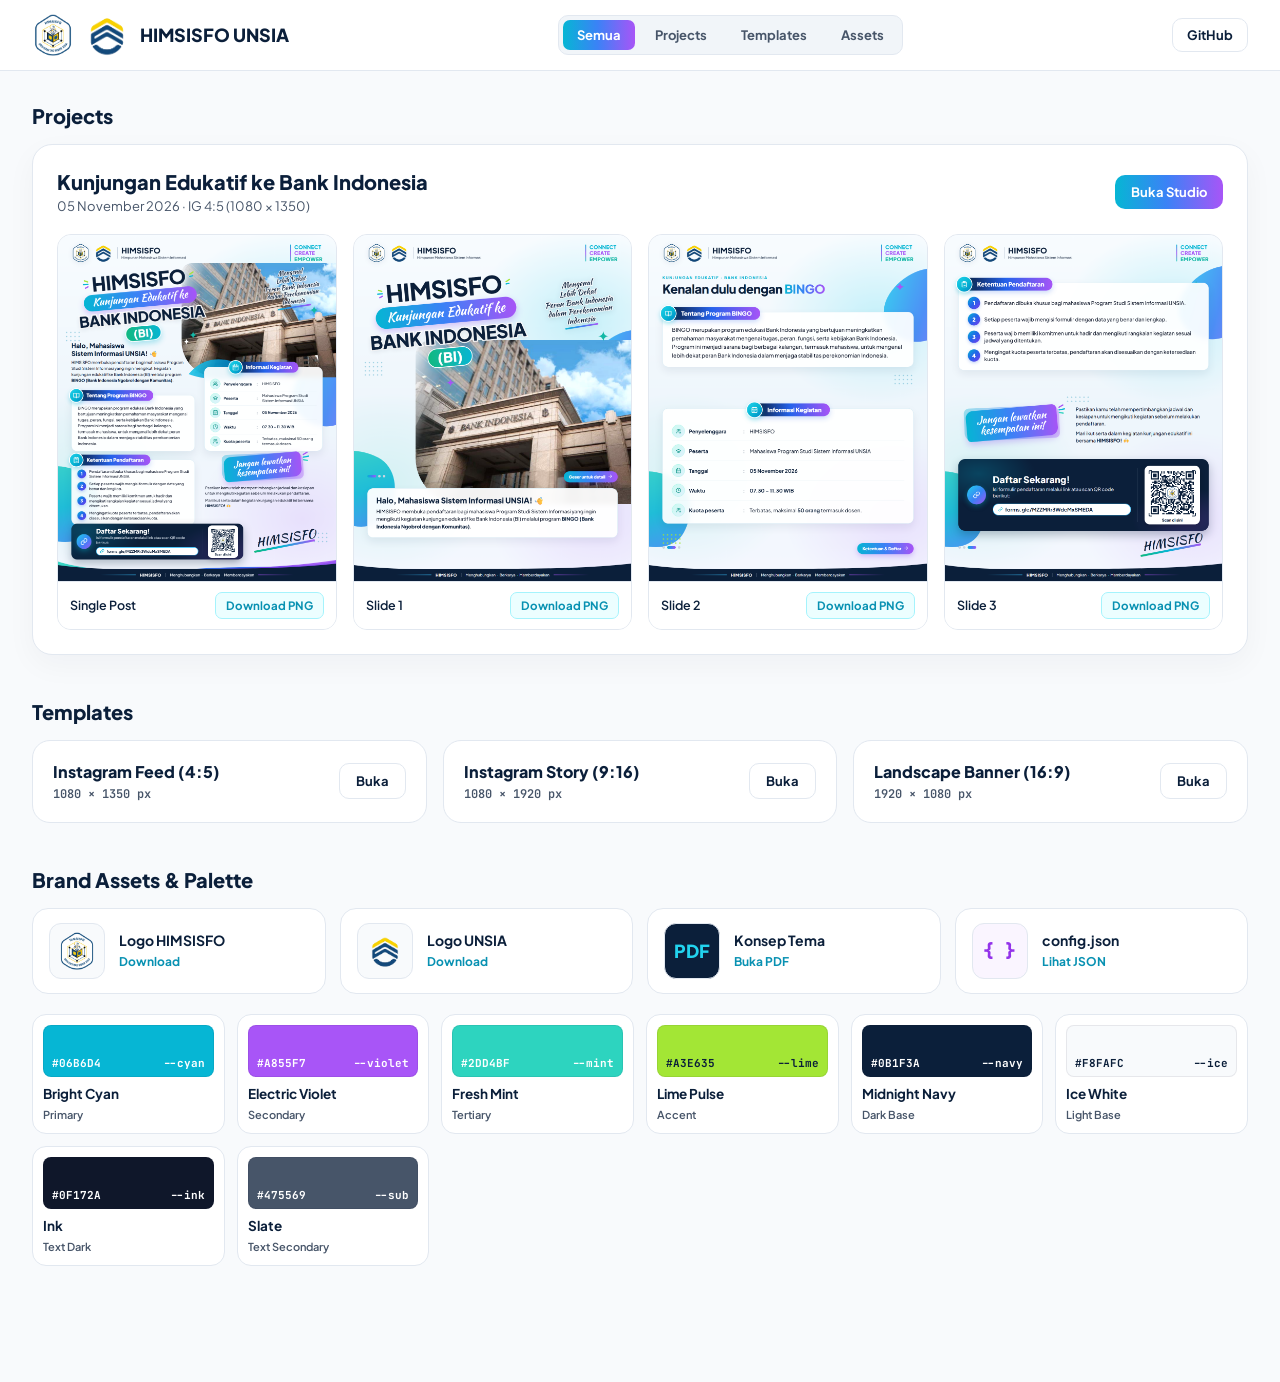
==== commit 0ab452e1: "refactor: standardize navbar, auto-fit responsive canvas, and clean up UI" ====
--- a/index.html
+++ b/index.html
@@ -3,203 +3,120 @@
 <head>
   <meta charset="UTF-8" />
   <meta name="viewport" content="width=device-width, initial-scale=1.0" />
-  <title>HIMSISFO UNSIA — Design as Code Showcase Hub</title>
+  <title>HIMSISFO UNSIA — Design as Code</title>
   <link rel="preconnect" href="https://fonts.googleapis.com" />
   <link rel="preconnect" href="https://fonts.gstatic.com" crossorigin />
-  <link href="https://fonts.googleapis.com/css2?family=Inter:wght@400;500;600;700&family=JetBrains+Mono:wght@400;600&family=Plus+Jakarta+Sans:wght@600;700;800;900&display=swap" rel="stylesheet" />
+  <link href="https://fonts.googleapis.com/css2?family=Inter:wght@400;500;600;700&family=JetBrains+Mono:wght@400;600&family=Plus+Jakarta+Sans:wght@600;700;800&display=swap" rel="stylesheet" />
   <link rel="stylesheet" href="assets/theme.css" />
   <style>
     * { box-sizing: border-box; margin: 0; padding: 0; }
     body {
       font-family: var(--f-body);
-      background:
-        radial-gradient(900px 480px at 12% -5%, rgba(6, 182, 212, .10), transparent 60%),
-        radial-gradient(900px 480px at 88% 0%, rgba(168, 85, 247, .10), transparent 60%),
-        var(--ice);
+      background: var(--ice);
       color: var(--ink);
       min-height: 100vh;
     }
 
-    /* Topbar (Light Mode sesuai Konsep Tema PDF) */
     .navbar {
       position: sticky; top: 0; z-index: 50;
-      background: rgba(255, 255, 255, .88);
+      background: rgba(255, 255, 255, .92);
       backdrop-filter: blur(16px);
       border-bottom: 1px solid var(--divider);
       padding: 14px 32px;
-      box-shadow: 0 4px 20px rgba(15, 23, 42, .04);
     }
     .nav-inner {
       max-width: 1320px; margin: 0 auto;
       display: flex; flex-wrap: wrap; align-items: center; justify-content: space-between; gap: 16px;
     }
-    .brand { display: flex; align-items: center; gap: 14px; }
-    .brand img.hima { width: 46px; height: 46px; object-fit: contain; }
-    .brand img.univ {
-      width: 46px; height: 46px; object-fit: contain;
-      mix-blend-mode: multiply; transform: scale(1.14);
-    }
-    .brand-title h1 { font: 800 18px/1.2 var(--f-head); color: var(--navy); display: flex; align-items: center; gap: 10px; }
-    .period-pill {
-      font: 800 11px/1 var(--f-head);
-      padding: 5px 10px; border-radius: 999px;
-      background: rgba(6, 182, 212, .12); color: #0891B2;
-      border: 1px solid rgba(6, 182, 212, .28);
-    }
-    .brand-title p { font-size: 12.5px; color: var(--sub); margin-top: 2px; }
+    .brand { display: flex; align-items: center; gap: 12px; }
+    .brand img.hima { width: 42px; height: 42px; object-fit: contain; }
+    .brand img.univ { width: 42px; height: 42px; object-fit: contain; mix-blend-mode: multiply; transform: scale(1.14); }
+    .brand h1 { font: 800 18px/1.2 var(--f-head); color: var(--navy); }
 
     .nav-tabs {
       display: flex; gap: 6px;
       background: #F1F5F9;
-      padding: 5px; border-radius: 12px;
+      padding: 4px; border-radius: 10px;
       border: 1px solid var(--divider);
     }
     .nav-tab {
       font: 700 13px var(--f-head);
       color: var(--sub); background: transparent; border: 0;
-      padding: 8px 16px; border-radius: 8px; cursor: pointer; transition: .2s;
+      padding: 7px 14px; border-radius: 7px; cursor: pointer; transition: .2s;
     }
     .nav-tab:hover { color: var(--navy); }
-    .nav-tab.active {
-      background: var(--grad-pill); color: #fff;
-      box-shadow: 0 4px 14px rgba(6, 182, 212, .28);
-    }
+    .nav-tab.active { background: var(--grad-pill); color: #fff; }
 
     .gh-btn {
-      display: inline-flex; align-items: center; gap: 8px;
-      padding: 9px 16px; border-radius: 10px;
-      background: #FFFFFF;
-      border: 1px solid var(--divider);
+      padding: 8px 14px; border-radius: 10px;
+      background: #FFFFFF; border: 1px solid var(--divider);
       color: var(--navy); font: 700 13px var(--f-head); text-decoration: none;
-      box-shadow: 0 2px 8px rgba(15, 23, 42, .04);
-      transition: .2s;
-    }
-    .gh-btn:hover { border-color: var(--cyan); color: var(--cyan); transform: translateY(-1px); }
-
-    /* Container */
-    .container { max-width: 1320px; margin: 0 auto; padding: 36px 32px 88px; }
-
-    /* Hero Banner */
-    .hero {
-      position: relative; overflow: hidden;
-      padding: 36px 40px;
-      border-radius: 24px;
-      background:
-        radial-gradient(600px 300px at 92% 15%, rgba(168, 85, 247, .12), transparent 70%),
-        radial-gradient(500px 300px at 8% 90%, rgba(6, 182, 212, .12), transparent 70%),
-        #FFFFFF;
-      border: 1px solid var(--divider);
-      box-shadow: 0 14px 36px rgba(15, 23, 42, .05);
-      display: flex; flex-wrap: wrap; align-items: center; justify-content: space-between; gap: 28px;
-      margin-bottom: 36px;
-    }
-    .hero-text { max-width: 680px; }
-    .hero-tag {
-      display: inline-flex; align-items: center; gap: 8px;
-      font: 800 12px var(--f-head); letter-spacing: 1.5px; text-transform: uppercase;
-    }
-    .hero-tag .c { color: var(--cyan); }
-    .hero-tag .r { color: var(--violet); }
-    .hero-tag .e { color: #0D9488; }
-    .hero-text h2 {
-      margin-top: 10px;
-      font: 900 34px/1.15 var(--f-head); color: var(--navy); letter-spacing: -.8px;
-    }
-    .hero-text h2 span {
-      background: var(--grad-pill);
-      -webkit-background-clip: text; background-clip: text; color: transparent;
-    }
-    .hero-text p { margin-top: 10px; font-size: 15px; line-height: 1.6; color: var(--sub); }
-
-    .stats { display: flex; flex-wrap: wrap; gap: 14px; }
-    .stat {
-      min-width: 130px;
-      padding: 16px 20px; border-radius: 16px;
-      background: var(--ice);
-      border: 1px solid var(--divider);
-    }
-    .stat b { display: block; font: 900 26px/1 var(--f-head); color: var(--navy); }
-    .stat span { display: block; margin-top: 6px; font-size: 12px; font-weight: 600; color: var(--sub); }
-
-    /* Sections */
-    .sec { margin-bottom: 48px; }
+    }
+    .gh-btn:hover { border-color: var(--cyan); color: #0891B2; }
+
+    .container { max-width: 1320px; margin: 0 auto; padding: 32px 32px 72px; }
+
+    .sec { margin-bottom: 44px; }
     .sec.hidden { display: none; }
-    .sec-head {
-      display: flex; flex-wrap: wrap; align-items: baseline; justify-content: space-between; gap: 12px;
-      margin-bottom: 20px; padding-bottom: 12px;
-      border-bottom: 1px solid var(--divider);
-    }
-    .sec-head h3 { font: 800 22px var(--f-head); color: var(--navy); display: flex; align-items: center; gap: 10px; }
-    .sec-head h3 code { font: 700 14px "JetBrains Mono", monospace; color: #0891B2; background: #ECFEFF; padding: 3px 8px; border-radius: 6px; }
-    .sec-head p { font-size: 13.5px; color: var(--sub); }
+    .sec-title {
+      font: 800 20px var(--f-head); color: var(--navy);
+      margin-bottom: 16px;
+    }
 
     /* Project Card */
     .project-card {
       background: #FFFFFF;
       border: 1px solid var(--divider);
-      border-radius: 22px;
-      padding: 28px;
-      margin-bottom: 28px;
-      box-shadow: 0 14px 36px rgba(15, 23, 42, .05);
+      border-radius: 20px;
+      padding: 24px;
+      margin-bottom: 24px;
+      box-shadow: 0 10px 30px rgba(15, 23, 42, .04);
     }
     .proj-top {
-      display: flex; flex-wrap: wrap; align-items: flex-start; justify-content: space-between; gap: 20px;
-      margin-bottom: 24px;
-    }
-    .proj-badges { display: flex; flex-wrap: wrap; gap: 8px; margin-bottom: 10px; }
-    .badge {
-      font: 700 11.5px var(--f-head);
-      padding: 5px 11px; border-radius: 999px;
-      background: #ECFEFF; color: #0891B2; border: 1px solid #A5F3FC;
-    }
-    .badge.violet { background: #FAF5FF; color: #7E22CE; border-color: #E9D5FF; }
-    .badge.mint { background: #F0FDFA; color: #0F766E; border-color: #99F6E4; }
-    .proj-info h4 { font: 800 22px var(--f-head); color: var(--navy); }
-    .proj-info p { margin-top: 6px; font-size: 14px; line-height: 1.55; color: var(--sub); max-width: 760px; }
-
-    .proj-actions { display: flex; flex-wrap: wrap; gap: 10px; }
+      display: flex; flex-wrap: wrap; align-items: center; justify-content: space-between; gap: 16px;
+      margin-bottom: 20px;
+    }
+    .proj-info h4 { font: 800 20px var(--f-head); color: var(--navy); }
+    .proj-meta { font-size: 13px; color: var(--sub); margin-top: 4px; }
+
     .btn {
-      display: inline-flex; align-items: center; gap: 8px;
-      padding: 11px 18px; border-radius: 12px;
-      font: 700 13.5px var(--f-head); text-decoration: none;
+      display: inline-flex; align-items: center; gap: 6px;
+      padding: 9px 16px; border-radius: 10px;
+      font: 700 13px var(--f-head); text-decoration: none;
       border: 1px solid var(--divider);
       background: #FFFFFF; color: var(--navy);
       cursor: pointer; transition: .2s;
     }
-    .btn:hover { border-color: var(--cyan); color: #0891B2; transform: translateY(-1px); }
-    .btn.primary {
-      background: var(--grad-pill); border: 0; color: #FFFFFF;
-      box-shadow: 0 8px 22px rgba(6, 182, 212, .25);
-    }
-    .btn.primary:hover { color: #FFFFFF; box-shadow: 0 10px 26px rgba(168, 85, 247, .35); }
+    .btn:hover { border-color: var(--cyan); color: #0891B2; }
+    .btn.primary { background: var(--grad-pill); border: 0; color: #FFFFFF; }
+    .btn.primary:hover { color: #FFFFFF; opacity: .95; }
 
     .exports-grid {
       display: grid;
       grid-template-columns: repeat(auto-fill, minmax(240px, 1fr));
-      gap: 18px;
+      gap: 16px;
     }
     .exp-item {
       background: var(--ice);
       border: 1px solid var(--divider);
-      border-radius: 16px; overflow: hidden;
+      border-radius: 14px; overflow: hidden;
       transition: .2s;
     }
-    .exp-item:hover { border-color: var(--cyan); transform: translateY(-3px); box-shadow: 0 12px 28px rgba(15, 23, 42, .08); }
+    .exp-item:hover { border-color: var(--cyan); transform: translateY(-2px); }
     .exp-thumb {
-      position: relative; aspect-ratio: 4/5; overflow: hidden;
+      aspect-ratio: 4/5; overflow: hidden;
       background: #E2E8F0; cursor: zoom-in;
       border-bottom: 1px solid var(--divider);
     }
-    .exp-thumb img { width: 100%; height: 100%; object-fit: cover; display: block; transition: transform .3s; }
-    .exp-item:hover .exp-thumb img { transform: scale(1.02); }
+    .exp-thumb img { width: 100%; height: 100%; object-fit: cover; display: block; }
     .exp-bar {
-      padding: 12px 14px; background: #FFFFFF;
+      padding: 10px 12px; background: #FFFFFF;
       display: flex; align-items: center; justify-content: space-between; gap: 8px;
     }
     .exp-bar span { font: 600 12.5px var(--f-body); color: var(--navy); }
     .exp-dl {
       flex: none; white-space: nowrap;
-      padding: 6px 10px; border-radius: 8px;
+      padding: 5px 10px; border-radius: 7px;
       background: #ECFEFF; color: #0891B2; border: 1px solid #A5F3FC;
       font: 700 11.5px var(--f-head); text-decoration: none;
     }
@@ -207,108 +124,79 @@
 
     /* Templates Grid */
     .tpl-grid {
-      display: grid; grid-template-columns: repeat(auto-fit, minmax(320px, 1fr)); gap: 20px;
+      display: grid; grid-template-columns: repeat(auto-fit, minmax(280px, 1fr)); gap: 16px;
     }
     .tpl-card {
       background: #FFFFFF;
       border: 1px solid var(--divider);
-      border-radius: 20px; padding: 24px;
-      display: flex; flex-direction: column; justify-content: space-between; gap: 18px;
-      box-shadow: 0 10px 28px rgba(15, 23, 42, .04);
-      transition: .2s;
-    }
-    .tpl-card:hover { border-color: var(--violet); transform: translateY(-2px); box-shadow: 0 14px 32px rgba(168, 85, 247, .10); }
-    .tpl-preview {
-      height: 170px; border-radius: 14px;
-      background:
-        radial-gradient(240px 120px at 80% 20%, rgba(168, 85, 247, .12), transparent 70%),
-        radial-gradient(240px 120px at 20% 80%, rgba(6, 182, 212, .14), transparent 70%),
-        var(--ice);
-      border: 1.5px dashed #CBD5E1;
-      display: grid; place-items: center;
-    }
-    .ratio-box {
-      border: 2px solid var(--cyan);
-      border-radius: 8px;
-      background: #FFFFFF;
-      box-shadow: 0 6px 16px rgba(6, 182, 212, .15);
-      display: grid; place-items: center;
-      font: 800 13px var(--f-head); color: var(--navy);
-    }
-    .tpl-card h4 { font: 800 18px var(--f-head); color: var(--navy); }
-    .tpl-card p { font-size: 13.5px; line-height: 1.55; color: var(--sub); margin-top: 6px; }
-    .tpl-meta { display: flex; align-items: center; justify-content: space-between; gap: 10px; padding-top: 8px; border-top: 1px solid var(--divider); }
-    .tpl-meta code { font: 600 12px "JetBrains Mono", monospace; color: var(--sub); }
+      border-radius: 18px; padding: 20px;
+      display: flex; align-items: center; justify-content: space-between; gap: 16px;
+    }
+    .tpl-card h4 { font: 800 16px var(--f-head); color: var(--navy); }
+    .tpl-card code { display: block; margin-top: 4px; font: 600 12px "JetBrains Mono", monospace; color: var(--sub); }
 
     /* Brand Assets & Palette */
     .asset-grid {
-      display: grid; grid-template-columns: repeat(auto-fit, minmax(280px, 1fr)); gap: 18px;
-      margin-bottom: 28px;
+      display: grid; grid-template-columns: repeat(auto-fit, minmax(240px, 1fr)); gap: 14px;
+      margin-bottom: 20px;
     }
     .asset-box {
       background: #FFFFFF;
       border: 1px solid var(--divider);
-      border-radius: 18px; padding: 20px;
-      display: flex; align-items: center; gap: 16px;
-      box-shadow: 0 8px 24px rgba(15, 23, 42, .03);
-    }
-    .asset-Stage {
-      width: 78px; height: 78px; border-radius: 14px;
+      border-radius: 16px; padding: 14px 16px;
+      display: flex; align-items: center; gap: 14px;
+    }
+    .asset-stage {
+      width: 56px; height: 56px; border-radius: 12px;
       background: var(--ice); border: 1px solid var(--divider);
-      display: grid; place-items: center; padding: 10px; flex: none;
-    }
-    .asset-Stage img { width: 100%; height: 100%; object-fit: contain; }
-    .asset-info { flex: 1; min-width: 0; }
-    .asset-info b { display: block; font: 800 15px var(--f-head); color: var(--navy); }
-    .asset-info code { display: block; margin-top: 3px; font: 12px "JetBrains Mono", monospace; color: var(--sub); }
+      display: grid; place-items: center; padding: 8px; flex: none;
+    }
+    .asset-stage img { width: 100%; height: 100%; object-fit: contain; }
+    .asset-info b { display: block; font: 700 14px var(--f-head); color: var(--navy); }
     .asset-info a {
-      display: inline-block; margin-top: 10px;
-      font: 700 12.5px var(--f-head); color: #0891B2; text-decoration: none;
-    }
-    .asset-info a:hover { color: var(--violet); }
+      display: inline-block; margin-top: 4px;
+      font: 700 12px var(--f-head); color: #0891B2; text-decoration: none;
+    }
 
     .palette-grid {
-      display: grid; grid-template-columns: repeat(auto-fill, minmax(230px, 1fr)); gap: 14px;
+      display: grid; grid-template-columns: repeat(auto-fill, minmax(180px, 1fr)); gap: 12px;
     }
     .swatch-card {
       background: #FFFFFF;
       border: 1px solid var(--divider);
-      border-radius: 16px; padding: 14px;
+      border-radius: 14px; padding: 10px;
       cursor: pointer; transition: .2s;
-      box-shadow: 0 6px 18px rgba(15, 23, 42, .03);
-    }
-    .swatch-card:hover { border-color: var(--cyan); transform: translateY(-2px); box-shadow: 0 12px 24px rgba(6, 182, 212, .10); }
+    }
+    .swatch-card:hover { border-color: var(--cyan); transform: translateY(-2px); }
     .swatch-color {
-      height: 68px; border-radius: 10px; margin-bottom: 12px;
+      height: 52px; border-radius: 8px; margin-bottom: 8px;
       border: 1px solid rgba(15, 23, 42, .08);
       display: flex; align-items: flex-end; justify-content: space-between;
-      padding: 8px 10px;
+      padding: 6px 8px;
       font: 700 11px "JetBrains Mono", monospace;
     }
-    .swatch-card b { display: block; font: 800 14.5px var(--f-head); color: var(--navy); }
-    .swatch-card .role { font: 700 11px var(--f-head); color: #0891B2; text-transform: uppercase; letter-spacing: .8px; }
-    .swatch-card p { margin-top: 5px; font-size: 12px; line-height: 1.45; color: var(--sub); }
+    .swatch-card b { display: block; font: 700 13.5px var(--f-head); color: var(--navy); }
+    .swatch-card span.role { font: 600 11px var(--f-body); color: var(--sub); }
 
     /* Lightbox Modal */
     .lightbox {
       position: fixed; inset: 0; z-index: 200;
-      background: rgba(15, 23, 42, .82);
+      background: rgba(15, 23, 42, .85);
       backdrop-filter: blur(8px);
       display: none; place-items: center; padding: 24px;
     }
     .lightbox.open { display: grid; }
     .lightbox img {
       max-width: min(92vw, 760px);
-      max-height: 88vh;
+      max-height: 90vh;
       border-radius: 14px;
       box-shadow: 0 24px 60px rgba(0, 0, 0, .45);
     }
 
     .toast {
-      position: fixed; bottom: 28px; left: 50%; transform: translateX(-50%) translateY(20px);
+      position: fixed; bottom: 24px; left: 50%; transform: translateX(-50%) translateY(20px);
       background: var(--navy); color: #fff;
-      padding: 12px 20px; border-radius: 12px; font: 600 13.5px var(--f-body);
-      box-shadow: 0 14px 32px rgba(11, 31, 58, .25);
+      padding: 10px 18px; border-radius: 10px; font: 600 13px var(--f-body);
       opacity: 0; transition: .25s; pointer-events: none; z-index: 250;
     }
     .toast.show { opacity: 1; transform: translateX(-50%) translateY(0); }
@@ -316,111 +204,75 @@
 </head>
 <body>
 
-  <!-- ================= NAVBAR ================= -->
   <header class="navbar">
     <div class="nav-inner">
       <div class="brand">
         <img class="hima" src="assets/logo-himsisfo.png" alt="Logo HIMSISFO" />
         <img class="univ" src="assets/logo-universitas.jpg" alt="Logo UNSIA" />
-        <div class="brand-title">
-          <h1>HIMSISFO UNSIA <span class="period-pill">2026/2027</span></h1>
-          <p>Design-as-Code Repository · Menghubungkan · Berkarya · Memberdayakan</p>
+        <h1>HIMSISFO UNSIA</h1>
+      </div>
+
+      <div class="nav-tabs">
+        <button class="nav-tab active" data-tab="all">Semua</button>
+        <button class="nav-tab" data-tab="projects">Projects</button>
+        <button class="nav-tab" data-tab="templates">Templates</button>
+        <button class="nav-tab" data-tab="assets">Assets</button>
+      </div>
+
+      <a class="gh-btn" href="https://github.com/himsisfo-unsia/design-as-code" target="_blank" rel="noopener">GitHub</a>
+    </div>
+  </header>
+
+  <main class="container">
+
+    <section class="sec" data-sec="projects">
+      <h3 class="sec-title">Projects</h3>
+      <div id="projects-list"></div>
+    </section>
+
+    <section class="sec" data-sec="templates">
+      <h3 class="sec-title">Templates</h3>
+      <div class="tpl-grid" id="templates-list"></div>
+    </section>
+
+    <section class="sec" data-sec="assets">
+      <h3 class="sec-title">Brand Assets &amp; Palette</h3>
+      <div class="asset-grid">
+        <div class="asset-box">
+          <div class="asset-stage"><img src="assets/logo-himsisfo.png" alt="Logo HIMSISFO" /></div>
+          <div class="asset-info">
+            <b>Logo HIMSISFO</b>
+            <a href="assets/logo-himsisfo.png" download>Download</a>
+          </div>
+        </div>
+        <div class="asset-box">
+          <div class="asset-stage"><img src="assets/logo-universitas.jpg" alt="Logo UNSIA" /></div>
+          <div class="asset-info">
+            <b>Logo UNSIA</b>
+            <a href="assets/logo-universitas.jpg" download>Download</a>
+          </div>
+        </div>
+        <div class="asset-box">
+          <div class="asset-stage" style="background:#0B1F3A;color:#22D3EE;font:900 18px var(--f-head)">PDF</div>
+          <div class="asset-info">
+            <b>Konsep Tema</b>
+            <a href="assets/konsep-tema-hima-2026-2027.pdf" target="_blank">Buka PDF</a>
+          </div>
+        </div>
+        <div class="asset-box">
+          <div class="asset-stage" style="background:#FAF5FF;color:#9333EA;font:800 18px 'JetBrains Mono',monospace">{ }</div>
+          <div class="asset-info">
+            <b>config.json</b>
+            <a href="assets/config.json" target="_blank">Lihat JSON</a>
+          </div>
         </div>
       </div>
 
-      <div class="nav-tabs">
-        <button class="nav-tab active" data-tab="all">Semua</button>
-        <button class="nav-tab" data-tab="projects">🚀 Projects</button>
-        <button class="nav-tab" data-tab="templates">📐 Templates</button>
-        <button class="nav-tab" data-tab="assets">🎨 Assets &amp; Palette</button>
-      </div>
-
-      <a class="gh-btn" href="https://github.com/himsisfo-unsia/design-as-code" target="_blank" rel="noopener">
-        GitHub Repo ↗
-      </a>
-    </div>
-  </header>
-
-  <main class="container">
-
-    <!-- ================= HERO ================= -->
-    <section class="hero">
-      <div class="hero-text">
-        <div class="hero-tag">
-          <span class="c">CONNECT</span> · <span class="r">CREATE</span> · <span class="e">EMPOWER</span>
-        </div>
-        <h2>Pusat Desain &amp; Aset Visual <span>Berbasis Kode</span></h2>
-        <p>Seluruh poster kegiatan, feed Instagram, base template, serta aset identitas visual Himpunan Mahasiswa Sistem Informasi Universitas Siber Asia dikelola secara terstruktur di repositori ini.</p>
-      </div>
-      <div class="stats" id="hero-stats"></div>
-    </section>
-
-    <!-- ================= 1. PROJECTS SHOWCASE ================= -->
-    <section class="sec" data-sec="projects">
-      <div class="sec-head">
-        <h3>🚀 Projects Showcase <code>projects/</code></h3>
-        <p>Klik gambar untuk memperbesar, atau buka Studio untuk mengedit teks dan mengunduh PNG.</p>
-      </div>
-      <div id="projects-list"></div>
-    </section>
-
-    <!-- ================= 2. BASE TEMPLATES ================= -->
-    <section class="sec" data-sec="templates">
-      <div class="sec-head">
-        <h3>📐 Base Templates <code>templates/</code></h3>
-        <p>Starter template siap pakai dengan header, wave footer, dan token warna resmi HIMSISFO 2026/2027.</p>
-      </div>
-      <div class="tpl-grid" id="templates-list"></div>
-    </section>
-
-    <!-- ================= 3. BRAND ASSETS & PALETTE ================= -->
-    <section class="sec" data-sec="assets">
-      <div class="sec-head">
-        <h3>🎨 Brand Assets &amp; Color Palette <code>assets/</code></h3>
-        <p>Klik kartu warna untuk menyalin kode Hex. Konfigurasi terpusat tersimpan di <code>assets/config.json</code> dan <code>assets/theme.css</code>.</p>
-      </div>
-
-      <div class="asset-grid">
-        <div class="asset-box">
-          <div class="asset-Stage"><img src="assets/logo-himsisfo.png" alt="Logo HIMSISFO" /></div>
-          <div class="asset-info">
-            <b>Logo HIMSISFO UNSIA</b>
-            <code>assets/logo-himsisfo.png</code>
-            <a href="assets/logo-himsisfo.png" download>⬇ Unduh PNG</a>
-          </div>
-        </div>
-        <div class="asset-box">
-          <div class="asset-Stage"><img src="assets/logo-universitas.jpg" alt="Logo UNSIA" /></div>
-          <div class="asset-info">
-            <b>Logo Universitas Siber Asia</b>
-            <code>assets/logo-universitas.jpg</code>
-            <a href="assets/logo-universitas.jpg" download>⬇ Unduh JPG</a>
-          </div>
-        </div>
-        <div class="asset-box">
-          <div class="asset-Stage" style="background:#0B1F3A;color:#22D3EE;font:900 22px var(--f-head)">PDF</div>
-          <div class="asset-info">
-            <b>Konsep Tema 2026/2027</b>
-            <code>assets/konsep-tema-hima-2026-2027.pdf</code>
-            <a href="assets/konsep-tema-hima-2026-2027.pdf" target="_blank">📄 Buka Panduan PDF →</a>
-          </div>
-        </div>
-        <div class="asset-box">
-          <div class="asset-Stage" style="background:#FAF5FF;color:#9333EA;font:800 20px 'JetBrains Mono',monospace">{ }</div>
-          <div class="asset-info">
-            <b>Brand Config &amp; Registry</b>
-            <code>assets/config.json · assets/theme.css</code>
-            <a href="assets/config.json" target="_blank">⚙️ Lihat config.json →</a>
-          </div>
-        </div>
-      </div>
-
       <div class="palette-grid" id="palette-list"></div>
     </section>
 
   </main>
 
-  <!-- Lightbox Preview -->
   <div class="lightbox" id="lightbox">
     <img id="lightbox-img" src="" alt="Preview Poster" />
   </div>
@@ -431,35 +283,33 @@
     const FALLBACK_CONFIG = {
       palette: {
         colors: [
-          { role: "Primary", name: "Bright Cyan", hex: "#06B6D4", cssVar: "--cyan", usage: "Aksen utama, kata CONNECT, dan gradien utama" },
-          { role: "Secondary", name: "Electric Violet", hex: "#A855F7", cssVar: "--violet", usage: "Aksen sekunder, kata CREATE, dan gradien utama" },
-          { role: "Tertiary", name: "Fresh Mint", hex: "#2DD4BF", cssVar: "--mint", usage: "Aksen ketiga, kata EMPOWER, dan badge" },
-          { role: "Accent", name: "Lime Pulse", hex: "#A3E635", cssVar: "--lime", usage: "Dot matrix, garis aksen, atau highlight kecil" },
-          { role: "Dark Base", name: "Midnight Navy", hex: "#0B1F3A", cssVar: "--navy", usage: "Judul utama, kartu CTA gelap, dan footer" },
-          { role: "Light Base", name: "Ice White", hex: "#F8FAFC", cssVar: "--ice", usage: "Latar belakang utama kanvas terang" },
-          { role: "Text Dark", name: "Ink", hex: "#0F172A", cssVar: "--ink", usage: "Teks isi utama di latar belakang terang" },
-          { role: "Text Secondary", name: "Slate", hex: "#475569", cssVar: "--sub", usage: "Subteks dan keterangan tambahan" }
+          { role: "Primary", name: "Bright Cyan", hex: "#06B6D4", cssVar: "--cyan" },
+          { role: "Secondary", name: "Electric Violet", hex: "#A855F7", cssVar: "--violet" },
+          { role: "Tertiary", name: "Fresh Mint", hex: "#2DD4BF", cssVar: "--mint" },
+          { role: "Accent", name: "Lime Pulse", hex: "#A3E635", cssVar: "--lime" },
+          { role: "Dark Base", name: "Midnight Navy", hex: "#0B1F3A", cssVar: "--navy" },
+          { role: "Light Base", name: "Ice White", hex: "#F8FAFC", cssVar: "--ice" },
+          { role: "Text Dark", name: "Ink", hex: "#0F172A", cssVar: "--ink" },
+          { role: "Text Secondary", name: "Slate", hex: "#475569", cssVar: "--sub" }
         ]
       },
       templates: [
-        { id: "ig-feed-4x5", name: "Instagram Feed (4:5)", dimensions: "1080 × 1350 px", ratio: "4:5", description: "Template standar untuk post tunggal maupun carousel feed Instagram HIMSISFO.", path: "templates/ig-feed-4x5/index.html" },
-        { id: "ig-story-9x16", name: "Instagram Story / Reels (9:16)", dimensions: "1080 × 1920 px", ratio: "9:16", description: "Template vertikal penuh untuk pengumuman singkat, reminder acara, dan cover Reels.", path: "templates/ig-story-9x16/index.html" },
-        { id: "banner-16x9", name: "Landscape Banner / Slide (16:9)", dimensions: "1920 × 1080 px", ratio: "16:9", description: "Template horizontal untuk spanduk digital, virtual background Zoom, atau cover presentasi.", path: "templates/banner-16x9/index.html" }
+        { id: "ig-feed-4x5", name: "Instagram Feed (4:5)", dimensions: "1080 × 1350 px", path: "templates/ig-feed-4x5/index.html" },
+        { id: "ig-story-9x16", name: "Instagram Story (9:16)", dimensions: "1080 × 1920 px", path: "templates/ig-story-9x16/index.html" },
+        { id: "banner-16x9", name: "Landscape Banner (16:9)", dimensions: "1920 × 1080 px", path: "templates/banner-16x9/index.html" }
       ],
       projects: [
         {
           id: "kunjungan-edukatif-bi",
-          title: "Kunjungan Edukatif ke Bank Indonesia (Program BINGO)",
-          category: "Kunjungan Edukatif",
+          title: "Kunjungan Edukatif ke Bank Indonesia",
           eventDate: "05 November 2026",
-          format: "IG Feed 4:5 (1080 × 1350 px)",
-          description: "Publikasi pendaftaran kunjungan edukatif mahasiswa Sistem Informasi UNSIA ke Bank Indonesia melalui program BINGO (Bank Indonesia Ngobrol dengan Komunitas).",
+          format: "IG 4:5 (1080 × 1350)",
           studioPath: "projects/kunjungan-edukatif-bi/index.html",
           exports: [
-            { label: "Opsi A · Single Post (4:5)", file: "projects/kunjungan-edukatif-bi/export/poster-single.png" },
-            { label: "Opsi B · Carousel Slide 1 (Cover)", file: "projects/kunjungan-edukatif-bi/export/carousel-1.png" },
-            { label: "Opsi B · Carousel Slide 2 (Info BINGO)", file: "projects/kunjungan-edukatif-bi/export/carousel-2.png" },
-            { label: "Opsi B · Carousel Slide 3 (Ketentuan & QR)", file: "projects/kunjungan-edukatif-bi/export/carousel-3.png" }
+            { label: "Single Post", file: "projects/kunjungan-edukatif-bi/export/poster-single.png" },
+            { label: "Slide 1", file: "projects/kunjungan-edukatif-bi/export/carousel-1.png" },
+            { label: "Slide 2", file: "projects/kunjungan-edukatif-bi/export/carousel-2.png" },
+            { label: "Slide 3", file: "projects/kunjungan-edukatif-bi/export/carousel-3.png" }
           ]
         }
       ]
@@ -470,7 +320,7 @@
       t.textContent = msg;
       t.classList.add('show');
       clearTimeout(t._h);
-      t._h = setTimeout(() => t.classList.remove('show'), 2400);
+      t._h = setTimeout(() => t.classList.remove('show'), 2200);
     };
 
     async function loadConfig() {
@@ -484,29 +334,14 @@
     }
 
     function renderHub(cfg) {
-      const totalSlides = cfg.projects.reduce((n, p) => n + (p.exports?.length || 0), 0);
-      document.getElementById('hero-stats').innerHTML = `
-        <div class="stat"><b>${cfg.projects.length}</b><span>Proyek Desain</span></div>
-        <div class="stat"><b>${totalSlides}</b><span>PNG Siap Upload</span></div>
-        <div class="stat"><b>${cfg.templates.length}</b><span>Base Templates</span></div>
-        <div class="stat"><b>${cfg.palette.colors.length}</b><span>Token Warna</span></div>
-      `;
-
       document.getElementById('projects-list').innerHTML = cfg.projects.map((p) => `
         <article class="project-card">
           <div class="proj-top">
             <div class="proj-info">
-              <div class="proj-badges">
-                <span class="badge">${p.category}</span>
-                <span class="badge violet">📅 ${p.eventDate}</span>
-                <span class="badge mint">📐 ${p.format}</span>
-              </div>
               <h4>${p.title}</h4>
-              <p>${p.description}</p>
+              <div class="proj-meta">${p.eventDate} · ${p.format}</div>
             </div>
-            <div class="proj-actions">
-              <a class="btn primary" href="${p.studioPath}">🎨 Buka Studio &amp; Export →</a>
-            </div>
+            <a class="btn primary" href="${p.studioPath}">Buka Studio</a>
           </div>
           <div class="exports-grid">
             ${p.exports.map((e) => `
@@ -516,7 +351,7 @@
                 </div>
                 <div class="exp-bar">
                   <span>${e.label}</span>
-                  <a class="exp-dl" href="${e.file}" download>⬇ PNG</a>
+                  <a class="exp-dl" href="${e.file}" download>Download PNG</a>
                 </div>
               </div>
             `).join('')}
@@ -524,25 +359,15 @@
         </article>
       `).join('');
 
-      const dimsMap = { '4:5': [86, 108], '9:16': [66, 118], '16:9': [136, 76] };
-      document.getElementById('templates-list').innerHTML = cfg.templates.map((t) => {
-        const [w, h] = dimsMap[t.ratio] || [90, 90];
-        return `
-          <div class="tpl-card">
-            <div>
-              <div class="tpl-preview">
-                <div class="ratio-box" style="width:${w}px;height:${h}px">${t.ratio}</div>
-              </div>
-              <h4 style="margin-top:16px">${t.name}</h4>
-              <p>${t.description}</p>
-            </div>
-            <div class="tpl-meta">
-              <code>${t.dimensions}</code>
-              <a class="btn" href="${t.path}" style="padding:8px 14px;font-size:12.5px">Buka Template →</a>
-            </div>
-          </div>
-        `;
-      }).join('');
+      document.getElementById('templates-list').innerHTML = cfg.templates.map((t) => `
+        <div class="tpl-card">
+          <div>
+            <h4>${t.name}</h4>
+            <code>${t.dimensions}</code>
+          </div>
+          <a class="btn" href="${t.path}">Buka</a>
+        </div>
+      `).join('');
 
       document.getElementById('palette-list').innerHTML = cfg.palette.colors.map((c) => {
         const isLight = c.hex.toUpperCase() === '#F8FAFC' || c.hex.toUpperCase() === '#A3E635';
@@ -553,9 +378,8 @@
               <span>${c.hex}</span>
               <span>${c.cssVar}</span>
             </div>
+            <b>${c.name}</b>
             <span class="role">${c.role}</span>
-            <b>${c.name}</b>
-            <p>${c.usage}</p>
           </div>
         `;
       }).join('');
@@ -573,7 +397,7 @@
       document.querySelectorAll('[data-hex]').forEach((el) => {
         el.addEventListener('click', () => {
           navigator.clipboard?.writeText(el.dataset.hex);
-          toast(`✔ Kode warna ${el.dataset.hex} disalin!`);
+          toast(`✔ ${el.dataset.hex} disalin`);
         });
       });
     }
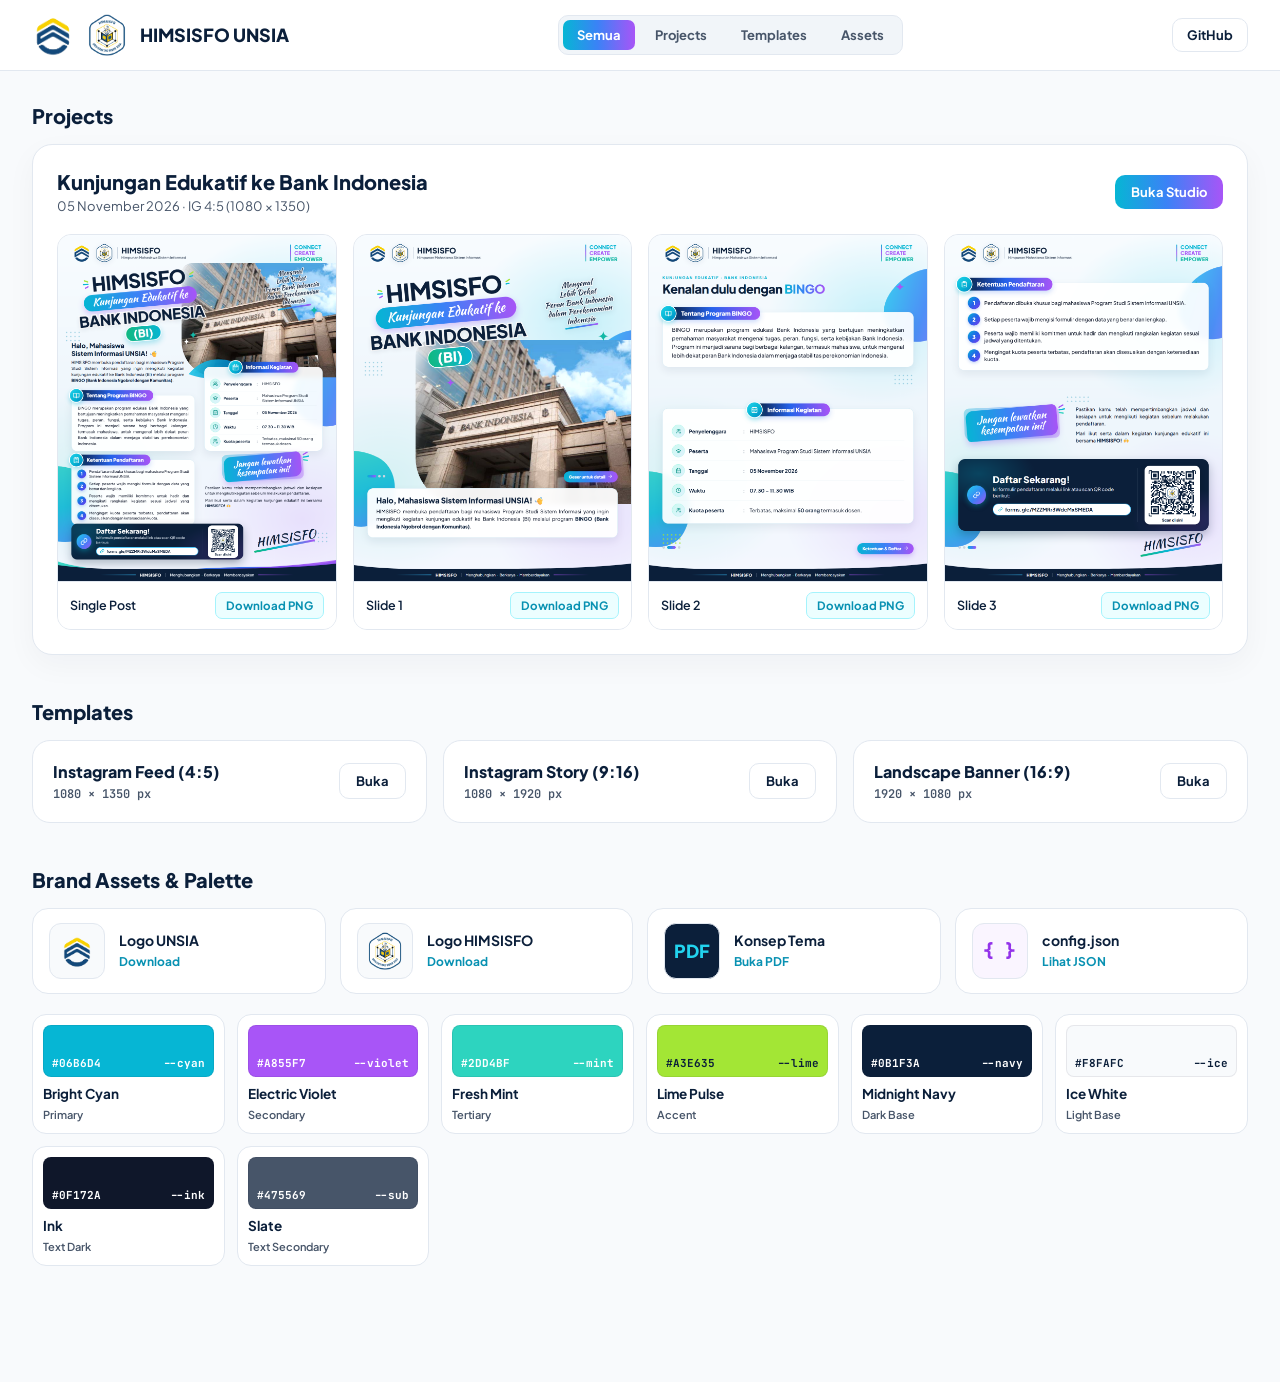
==== commit 27aa4ac8: "style: place university logo on the left before HIMSISFO logo across headers and navbars" ====
--- a/index.html
+++ b/index.html
@@ -207,8 +207,8 @@
   <header class="navbar">
     <div class="nav-inner">
       <div class="brand">
+        <img class="univ" src="assets/logo-universitas.jpg" alt="Logo UNSIA" />
         <img class="hima" src="assets/logo-himsisfo.png" alt="Logo HIMSISFO" />
-        <img class="univ" src="assets/logo-universitas.jpg" alt="Logo UNSIA" />
         <h1>HIMSISFO UNSIA</h1>
       </div>
 
@@ -239,17 +239,17 @@
       <h3 class="sec-title">Brand Assets &amp; Palette</h3>
       <div class="asset-grid">
         <div class="asset-box">
+          <div class="asset-stage"><img src="assets/logo-universitas.jpg" alt="Logo UNSIA" /></div>
+          <div class="asset-info">
+            <b>Logo UNSIA</b>
+            <a href="assets/logo-universitas.jpg" download>Download</a>
+          </div>
+        </div>
+        <div class="asset-box">
           <div class="asset-stage"><img src="assets/logo-himsisfo.png" alt="Logo HIMSISFO" /></div>
           <div class="asset-info">
             <b>Logo HIMSISFO</b>
             <a href="assets/logo-himsisfo.png" download>Download</a>
-          </div>
-        </div>
-        <div class="asset-box">
-          <div class="asset-stage"><img src="assets/logo-universitas.jpg" alt="Logo UNSIA" /></div>
-          <div class="asset-info">
-            <b>Logo UNSIA</b>
-            <a href="assets/logo-universitas.jpg" download>Download</a>
           </div>
         </div>
         <div class="asset-box">
